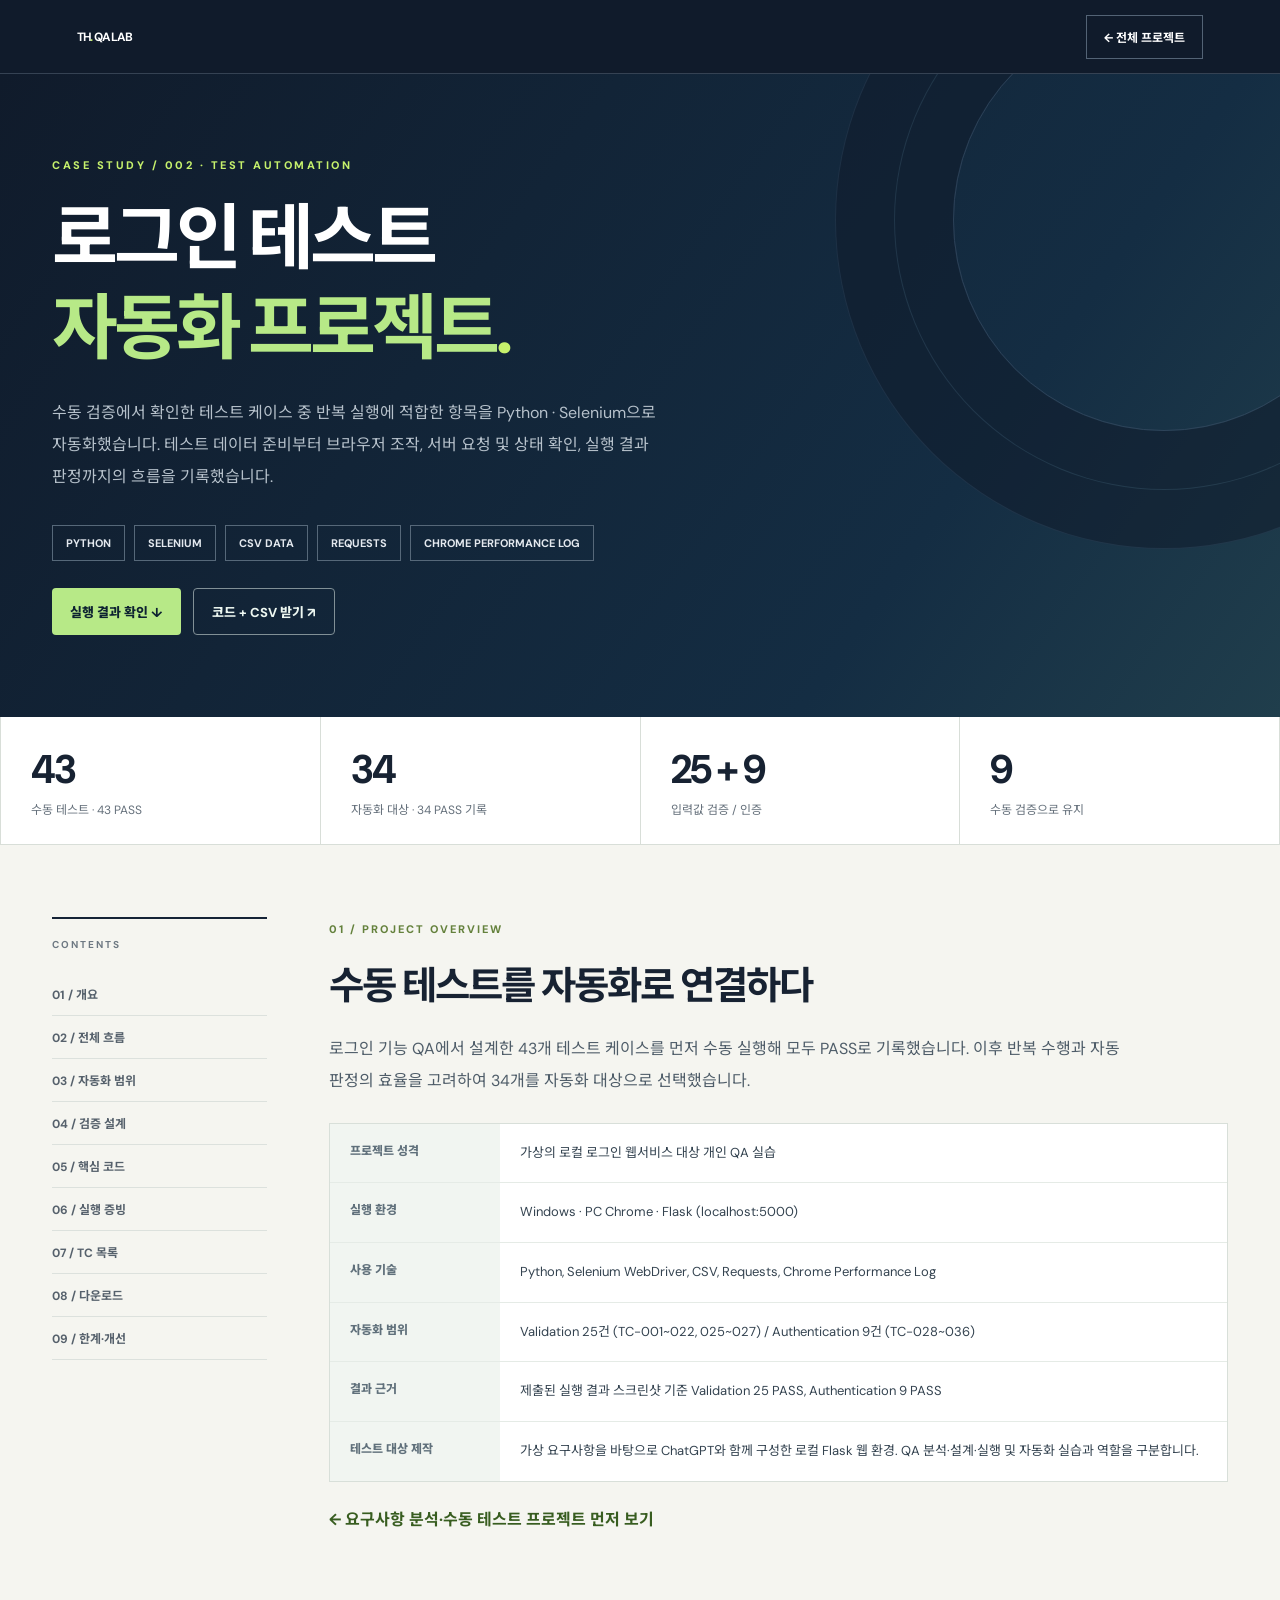
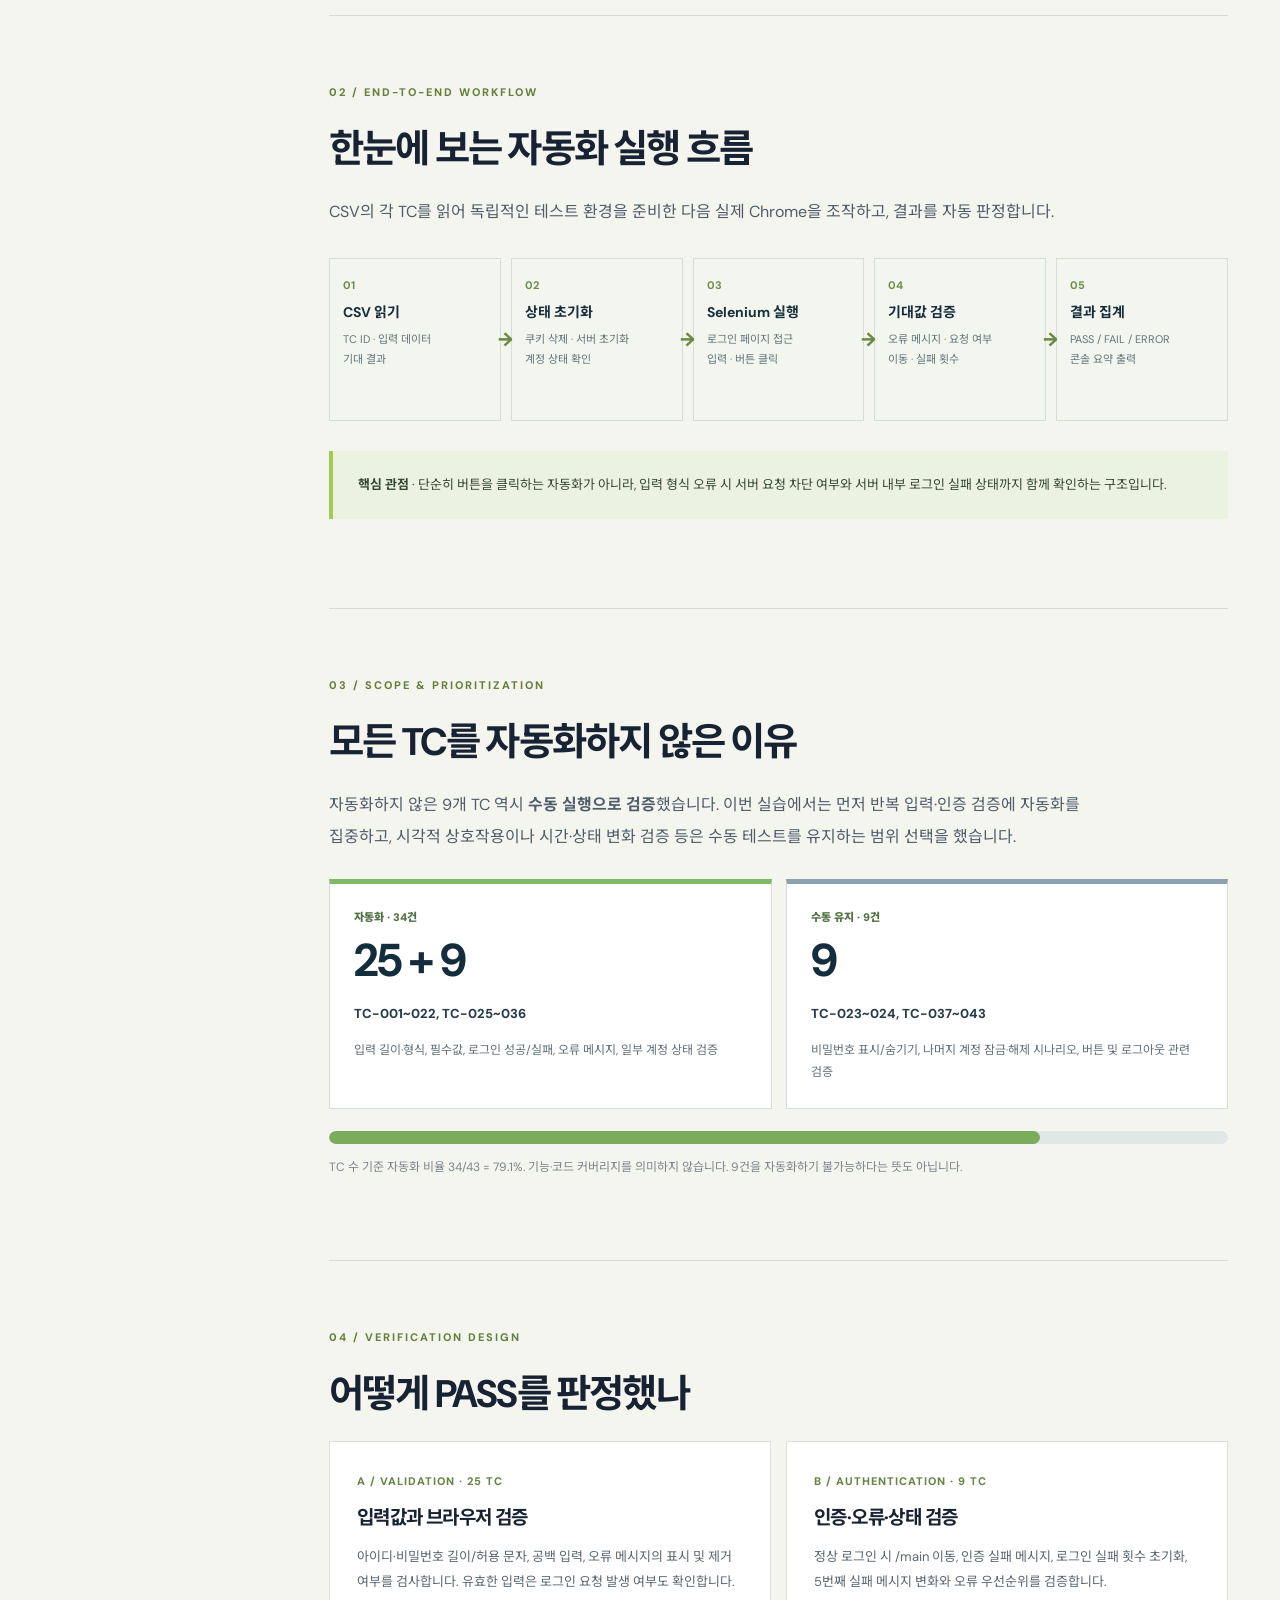
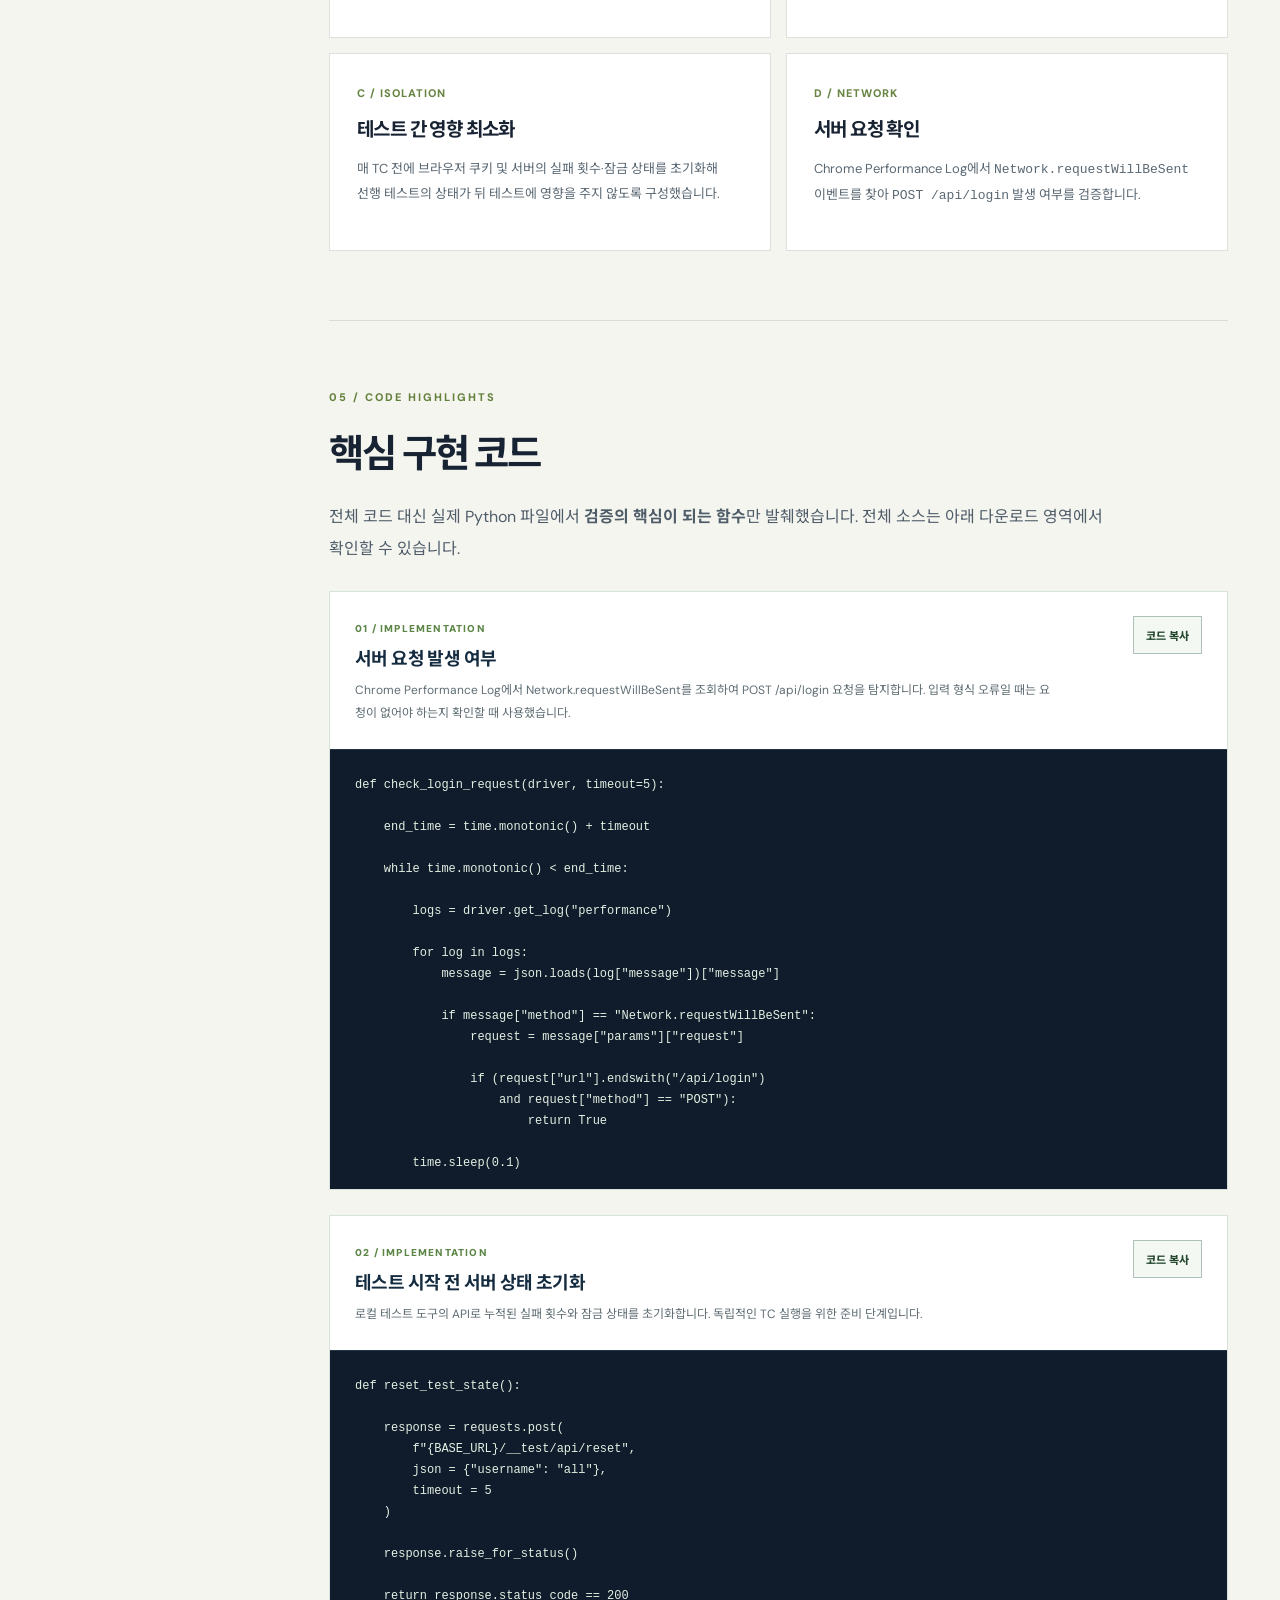
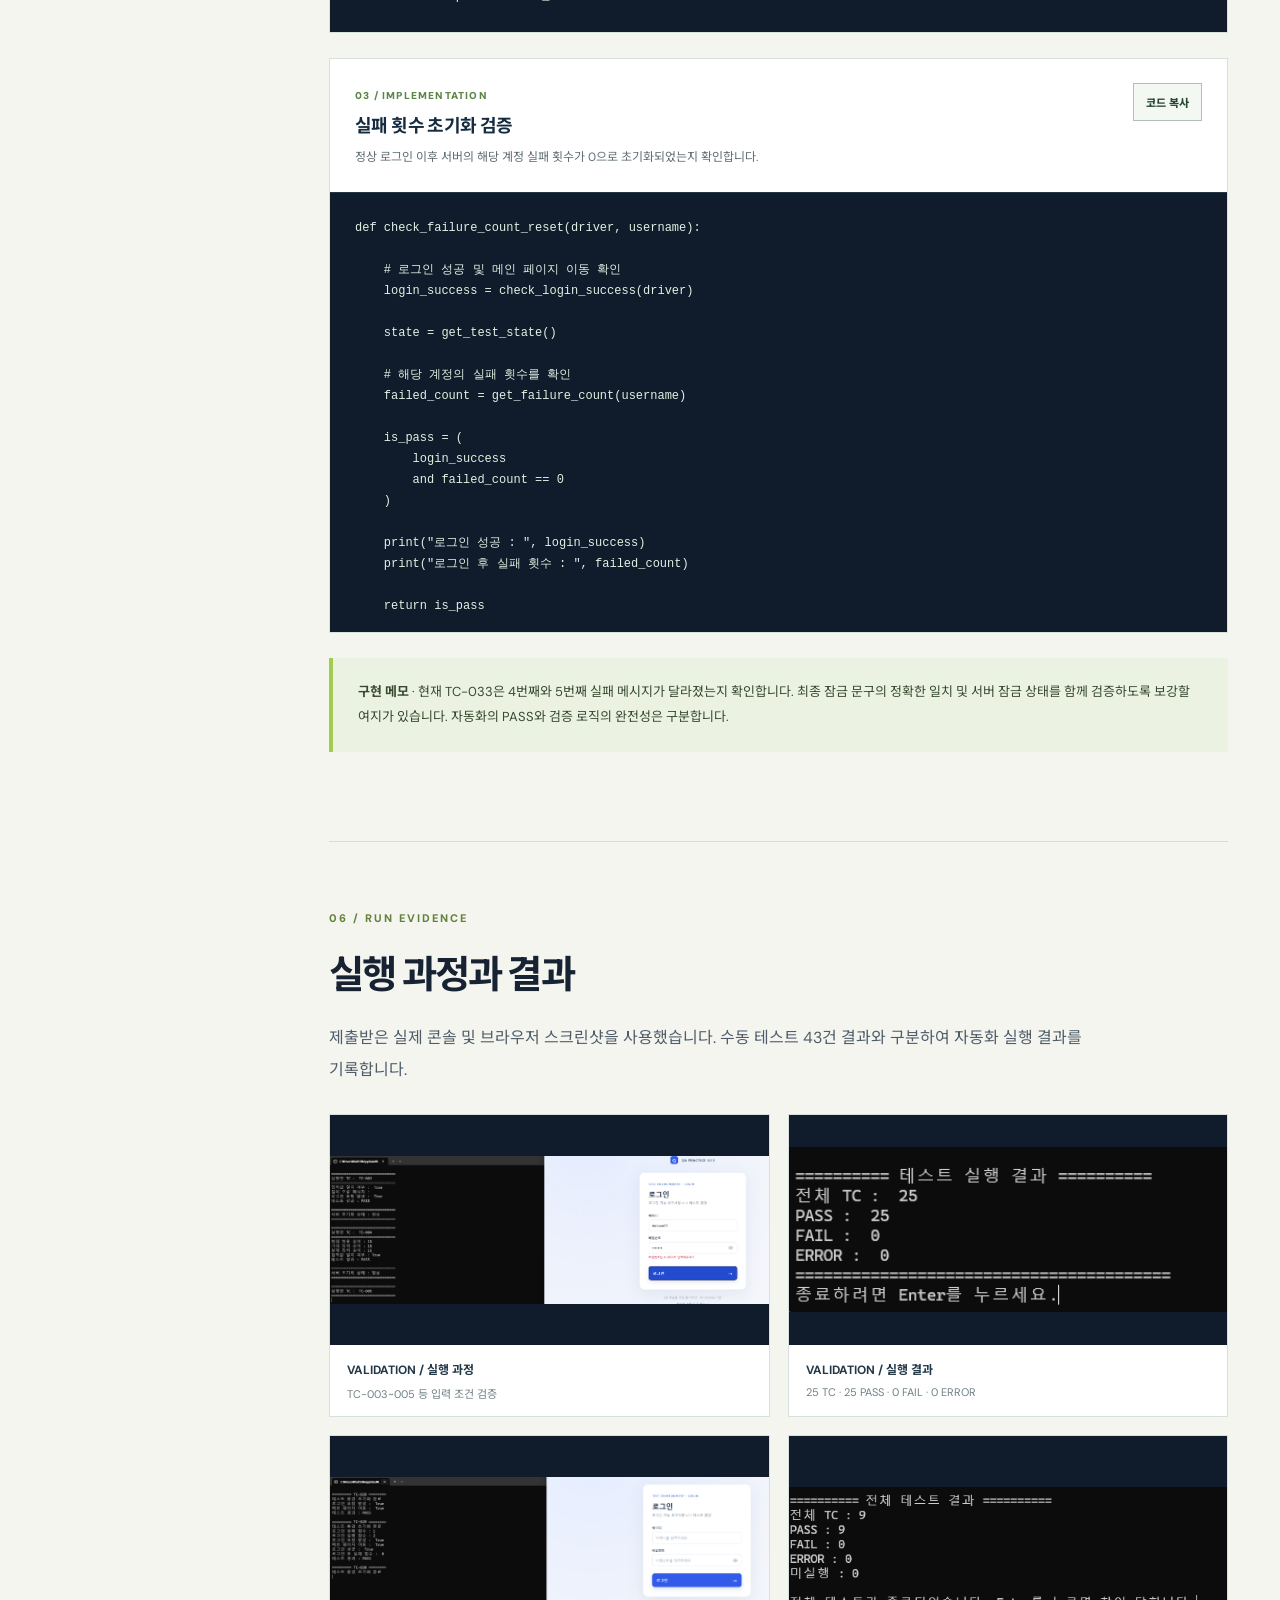
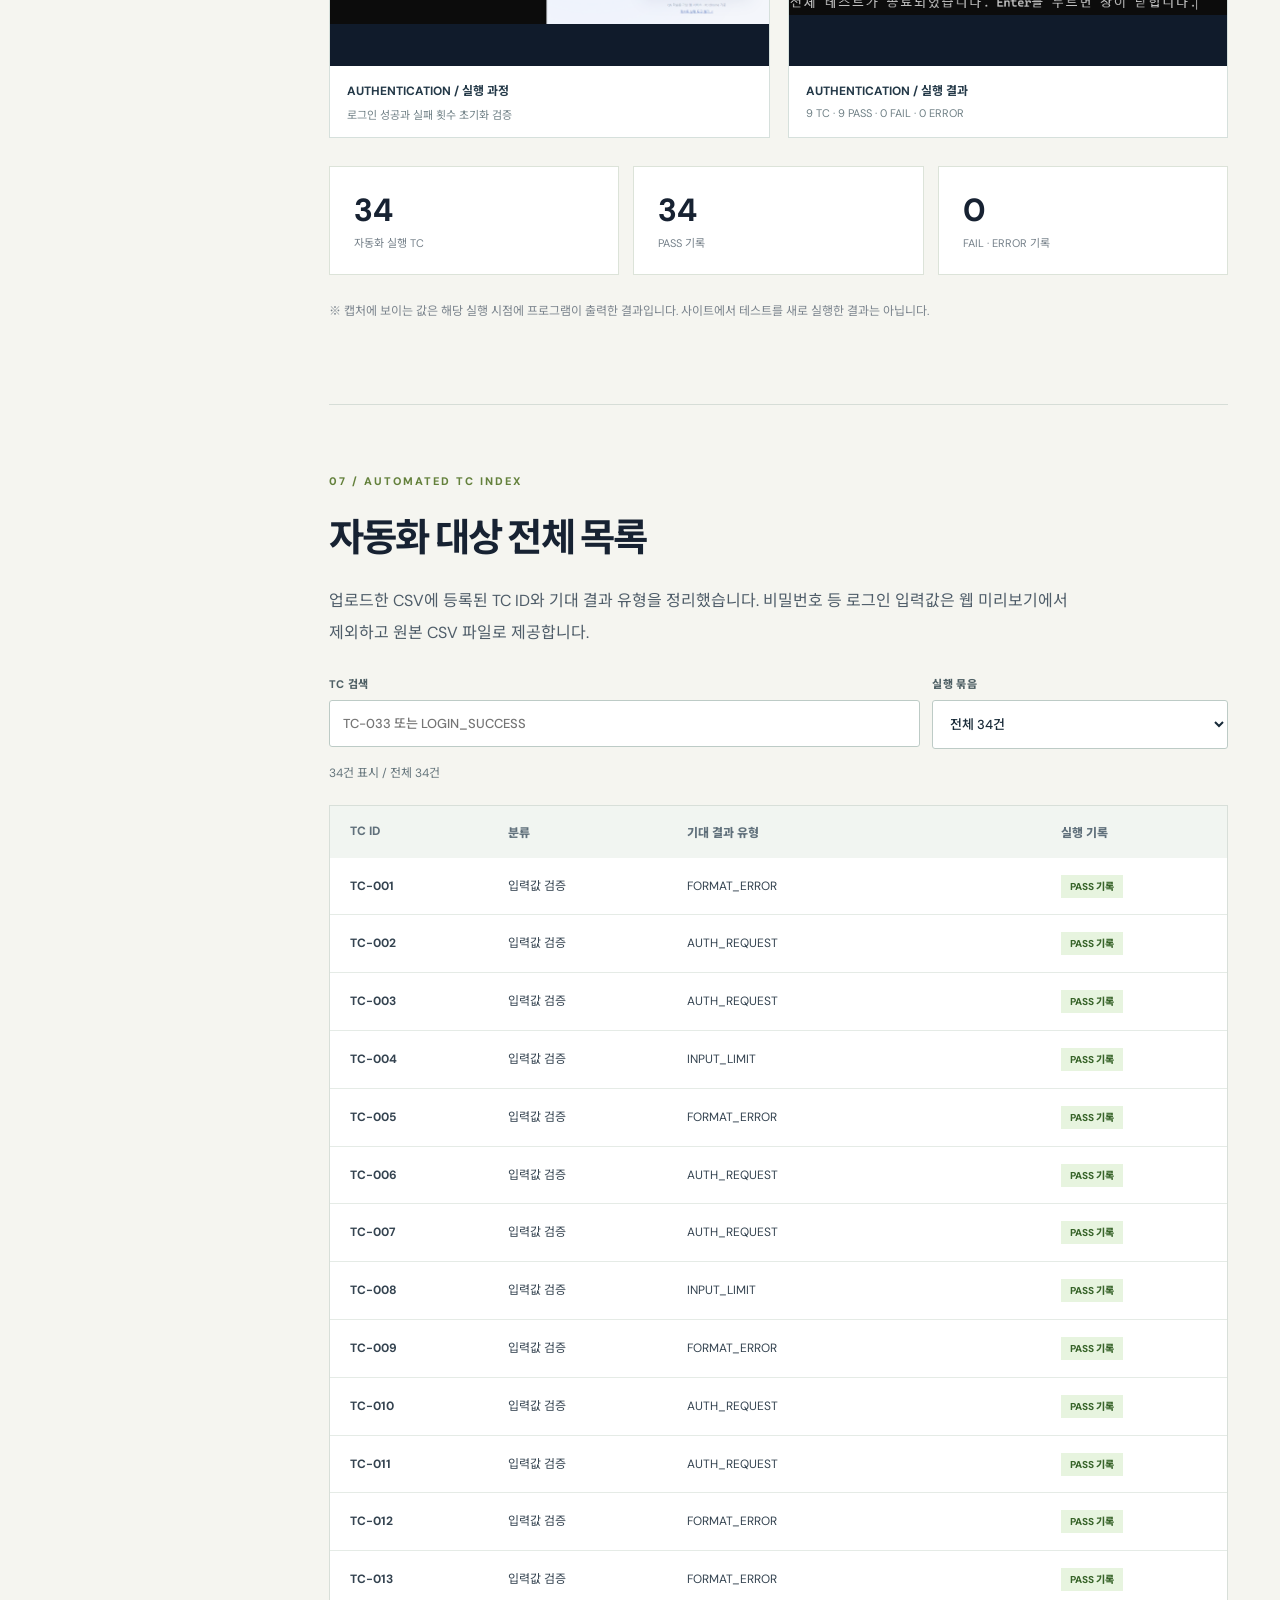
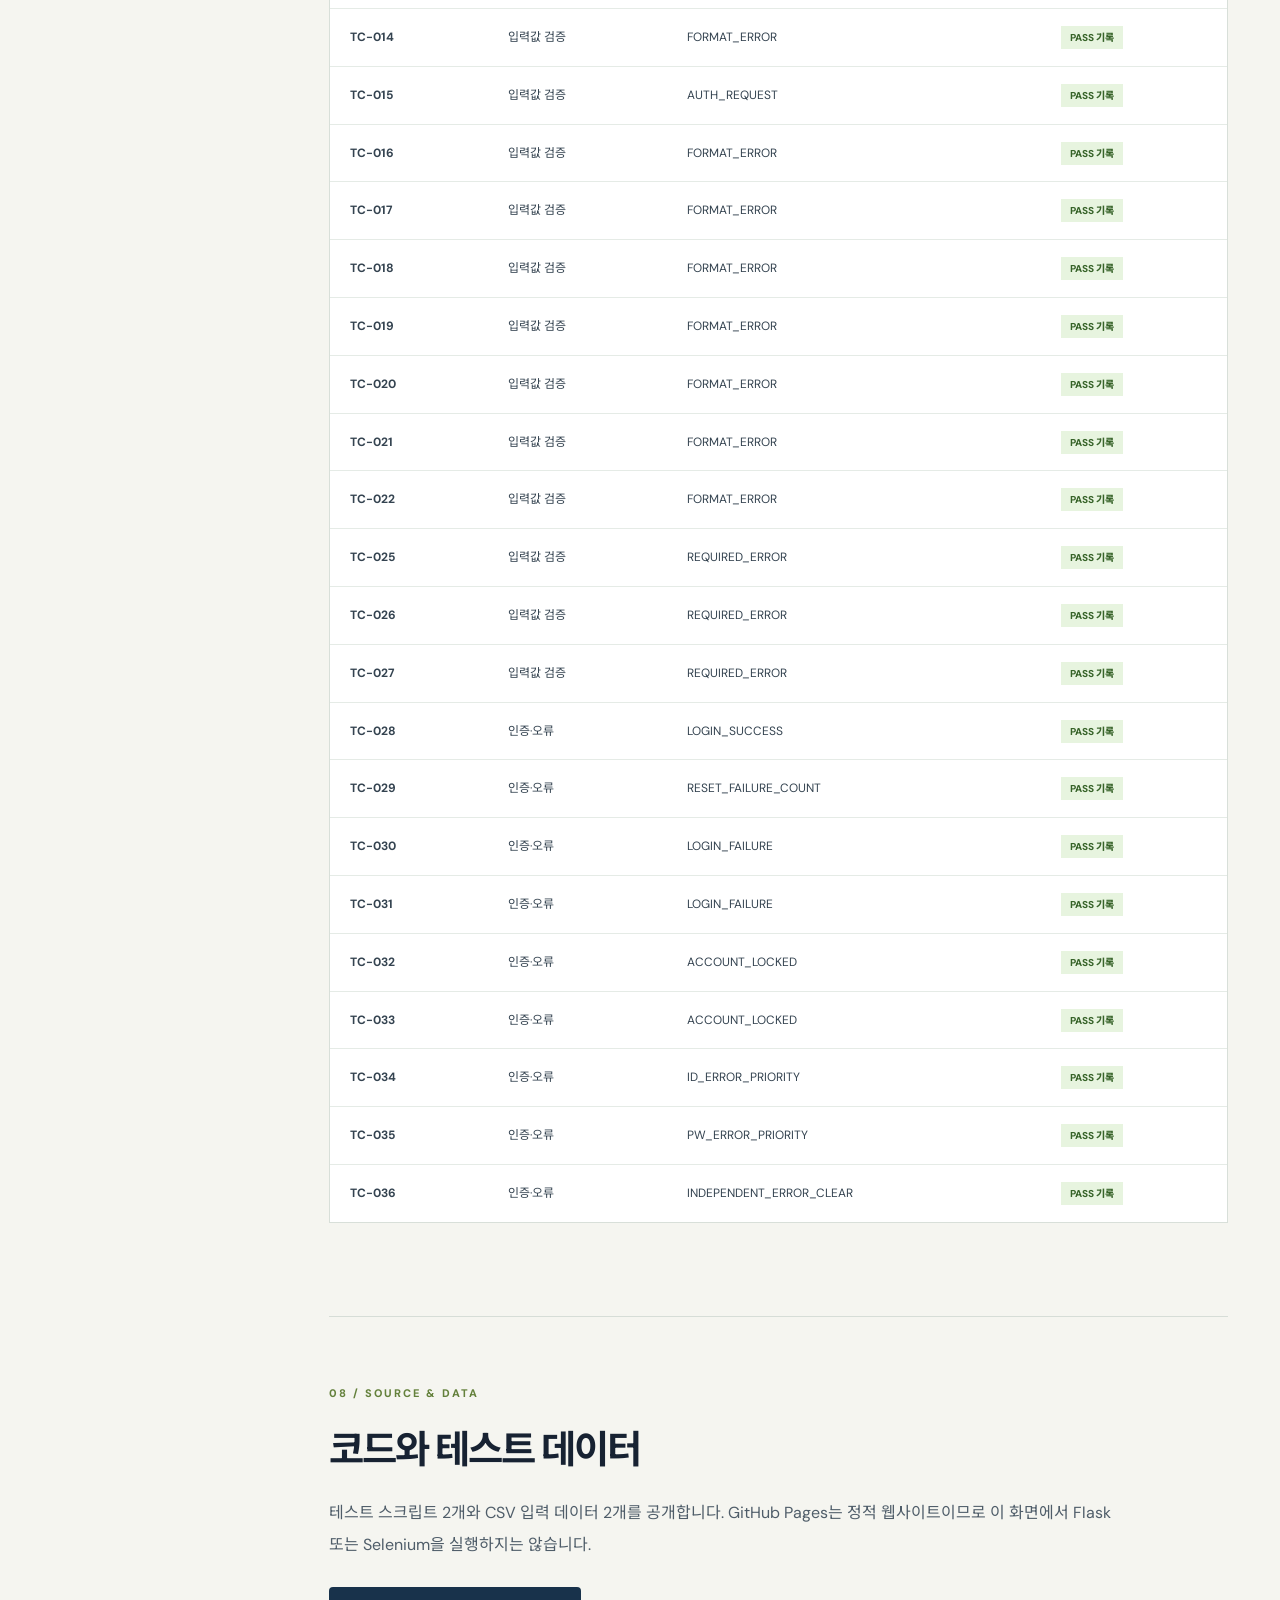
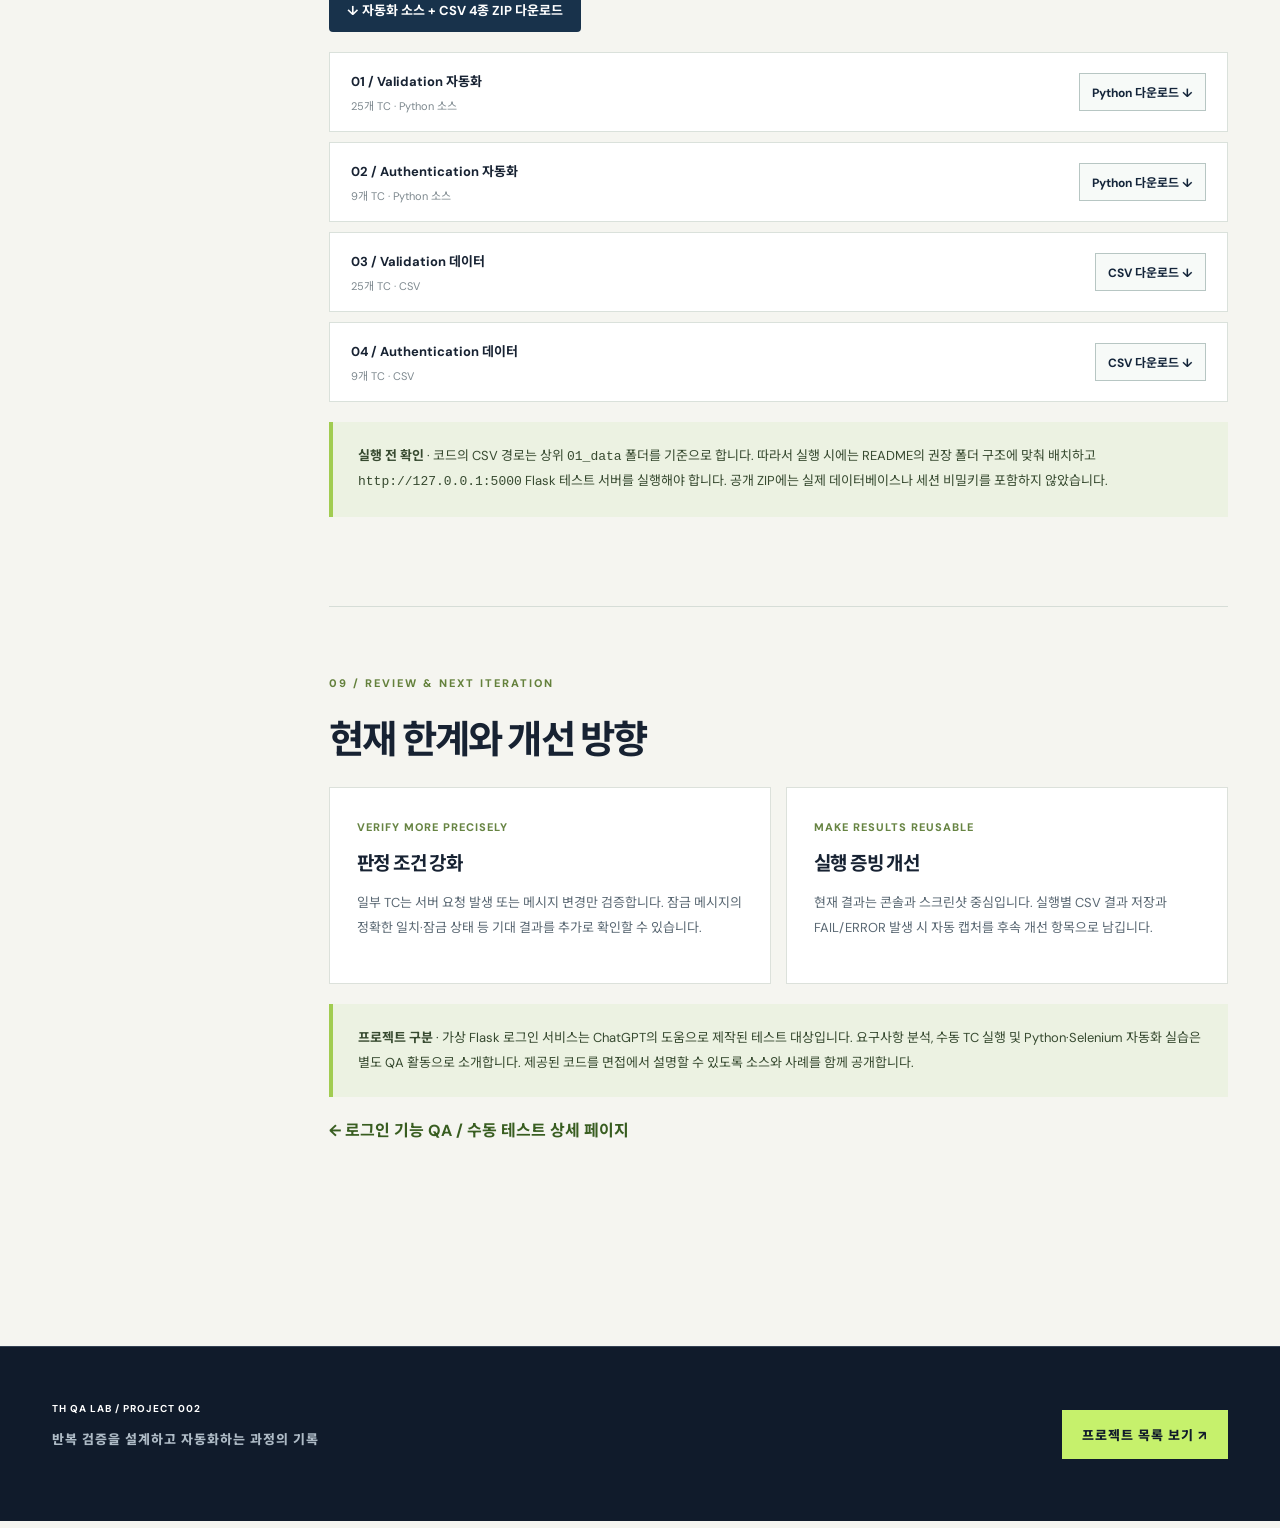
==== projects/login-automation/index.html @ c0106272 "Add files via upload" ====
<!doctype html>
<html lang="ko"><head><meta charset="UTF-8"><meta name="viewport" content="width=device-width, initial-scale=1"><meta name="theme-color" content="#101b2b"><meta name="description" content="Python Selenium 로그인 기능 테스트 자동화 프로젝트 — 34개 TC의 실행 기록과 구현 사례"><title>로그인 테스트 자동화 | TH QA LAB</title><link rel="stylesheet" href="../../styles.css"></head>
<body class="case-page auto-page">
<header class="case-header"><a class="case-brand" href="../../index.html">TH<span>.</span> QA LAB</a><a class="case-back" href="../../index.html#projects">← 전체 프로젝트</a></header>
<main>
<section class="case-hero auto-hero"><div class="container"><div class="case-eyebrow">CASE STUDY / 002 · TEST AUTOMATION</div><h1>로그인 테스트<br><em>자동화 프로젝트</em><span class="accent">.</span></h1><p>수동 검증에서 확인한 테스트 케이스 중 반복 실행에 적합한 항목을 Python · Selenium으로 자동화했습니다. 테스트 데이터 준비부터 브라우저 조작, 서버 요청 및 상태 확인, 실행 결과 판정까지의 흐름을 기록했습니다.</p><div class="case-chips"><span>PYTHON</span><span>SELENIUM</span><span>CSV DATA</span><span>REQUESTS</span><span>CHROME PERFORMANCE LOG</span></div><div class="case-hero-actions"><a class="case-download-primary" href="#evidence">실행 결과 확인 ↓</a><a class="case-download-secondary" href="sources/login_automation_source_and_data.zip" download>코드 + CSV 받기 ↗</a></div></div></section>
<div class="case-metrics auto-metrics"><div class="case-metric"><strong>43</strong><span>수동 테스트 · 43 PASS</span></div><div class="case-metric"><strong>34</strong><span>자동화 대상 · 34 PASS 기록</span></div><div class="case-metric"><strong>25 + 9</strong><span>입력값 검증 / 인증</span></div><div class="case-metric"><strong>9</strong><span>수동 검증으로 유지</span></div></div>
<div class="container case-layout"><aside class="case-side" aria-label="페이지 목차"><h2>CONTENTS</h2><a href="#auto-overview">01 / 개요</a><a href="#workflow">02 / 전체 흐름</a><a href="#scope">03 / 자동화 범위</a><a href="#architecture">04 / 검증 설계</a><a href="#code">05 / 핵심 코드</a><a href="#evidence">06 / 실행 증빙</a><a href="#case-index">07 / TC 목록</a><a href="#downloads">08 / 다운로드</a><a href="#limitations">09 / 한계·개선</a></aside><div class="case-content">
<section class="case-section" id="auto-overview"><span class="case-label">01 / PROJECT OVERVIEW</span><h2>수동 테스트를 자동화로 연결하다</h2><p class="case-lead">로그인 기능 QA에서 설계한 43개 테스트 케이스를 먼저 수동 실행해 모두 PASS로 기록했습니다. 이후 반복 수행과 자동 판정의 효율을 고려하여 34개를 자동화 대상으로 선택했습니다.</p><div class="case-table-wrap"><table class="case-table"><tbody><tr><th scope="row">프로젝트 성격</th><td>가상의 로컬 로그인 웹서비스 대상 개인 QA 실습</td></tr><tr><th scope="row">실행 환경</th><td>Windows · PC Chrome · Flask (localhost:5000)</td></tr><tr><th scope="row">사용 기술</th><td>Python, Selenium WebDriver, CSV, Requests, Chrome Performance Log</td></tr><tr><th scope="row">자동화 범위</th><td>Validation 25건 (TC-001~022, 025~027) / Authentication 9건 (TC-028~036)</td></tr><tr><th scope="row">결과 근거</th><td>제출된 실행 결과 스크린샷 기준 Validation 25 PASS, Authentication 9 PASS</td></tr><tr><th scope="row">테스트 대상 제작</th><td>가상 요구사항을 바탕으로 ChatGPT와 함께 구성한 로컬 Flask 웹 환경. QA 분석·설계·실행 및 자동화 실습과 역할을 구분합니다.</td></tr></tbody></table></div><p class="case-overview-download"><a href="../login-qa/index.html">← 요구사항 분석·수동 테스트 프로젝트 먼저 보기</a></p></section>
<section class="case-section" id="workflow"><span class="case-label">02 / END-TO-END WORKFLOW</span><h2>한눈에 보는 자동화 실행 흐름</h2><p class="case-lead">CSV의 각 TC를 읽어 독립적인 테스트 환경을 준비한 다음 실제 Chrome을 조작하고, 결과를 자동 판정합니다.</p><div class="auto-flow" aria-label="자동화 실행 흐름"><div><b>01</b><strong>CSV 읽기</strong><span>TC ID · 입력 데이터<br>기대 결과</span></div><div><b>02</b><strong>상태 초기화</strong><span>쿠키 삭제 · 서버 초기화<br>계정 상태 확인</span></div><div><b>03</b><strong>Selenium 실행</strong><span>로그인 페이지 접근<br>입력 · 버튼 클릭</span></div><div><b>04</b><strong>기대값 검증</strong><span>오류 메시지 · 요청 여부<br>이동 · 실패 횟수</span></div><div><b>05</b><strong>결과 집계</strong><span>PASS / FAIL / ERROR<br>콘솔 요약 출력</span></div></div><div class="case-callout"><strong>핵심 관점</strong> · 단순히 버튼을 클릭하는 자동화가 아니라, 입력 형식 오류 시 서버 요청 차단 여부와 서버 내부 로그인 실패 상태까지 함께 확인하는 구조입니다.</div></section>
<section class="case-section" id="scope"><span class="case-label">03 / SCOPE & PRIORITIZATION</span><h2>모든 TC를 자동화하지 않은 이유</h2><p class="case-lead">자동화하지 않은 9개 TC 역시 <strong>수동 실행으로 검증</strong>했습니다. 이번 실습에서는 먼저 반복 입력·인증 검증에 자동화를 집중하고, 시각적 상호작용이나 시간·상태 변화 검증 등은 수동 테스트를 유지하는 범위 선택을 했습니다.</p><div class="auto-split"><div class="auto-split-card on"><span>자동화 · 34건</span><strong>25 + 9</strong><p>TC-001~022, TC-025~036</p><small>입력 길이·형식, 필수값, 로그인 성공/실패, 오류 메시지, 일부 계정 상태 검증</small></div><div class="auto-split-card off"><span>수동 유지 · 9건</span><strong>9</strong><p>TC-023~024, TC-037~043</p><small>비밀번호 표시/숨기기, 나머지 계정 잠금·해제 시나리오, 버튼 및 로그아웃 관련 검증</small></div></div><div class="auto-progress" role="img" aria-label="43개 중 34개 자동화, 9개 수동 유지"><div style="width:79.0697674%"></div></div><p class="case-small">TC 수 기준 자동화 비율 34/43 = 79.1%. 기능·코드 커버리지를 의미하지 않습니다. 9건을 자동화하기 불가능하다는 뜻도 아닙니다.</p></section>
<section class="case-section" id="architecture"><span class="case-label">04 / VERIFICATION DESIGN</span><h2>어떻게 PASS를 판정했나</h2><div class="case-cards"><article class="case-card"><span class="case-card-id">A / VALIDATION · 25 TC</span><h3>입력값과 브라우저 검증</h3><p>아이디·비밀번호 길이/허용 문자, 공백 입력, 오류 메시지의 표시 및 제거 여부를 검사합니다. 유효한 입력은 로그인 요청 발생 여부도 확인합니다.</p></article><article class="case-card"><span class="case-card-id">B / AUTHENTICATION · 9 TC</span><h3>인증·오류·상태 검증</h3><p>정상 로그인 시 /main 이동, 인증 실패 메시지, 로그인 실패 횟수 초기화, 5번째 실패 메시지 변화와 오류 우선순위를 검증합니다.</p></article><article class="case-card"><span class="case-card-id">C / ISOLATION</span><h3>테스트 간 영향 최소화</h3><p>매 TC 전에 브라우저 쿠키 및 서버의 실패 횟수·잠금 상태를 초기화해 선행 테스트의 상태가 뒤 테스트에 영향을 주지 않도록 구성했습니다.</p></article><article class="case-card"><span class="case-card-id">D / NETWORK</span><h3>서버 요청 확인</h3><p>Chrome Performance Log에서 <code>Network.requestWillBeSent</code> 이벤트를 찾아 <code>POST /api/login</code> 발생 여부를 검증합니다.</p></article></div></section>
<section class="case-section" id="code"><span class="case-label">05 / CODE HIGHLIGHTS</span><h2>핵심 구현 코드</h2><p class="case-lead">전체 코드 대신 실제 Python 파일에서 <strong>검증의 핵심이 되는 함수</strong>만 발췌했습니다. 전체 소스는 아래 다운로드 영역에서 확인할 수 있습니다.</p><article class="auto-code-card"><div class="auto-code-head"><div><span class="auto-number">01 / IMPLEMENTATION</span><h3>서버 요청 발생 여부</h3><p>Chrome Performance Log에서 Network.requestWillBeSent를 조회하여 POST /api/login 요청을 탐지합니다. 입력 형식 오류일 때는 요청이 없어야 하는지 확인할 때 사용했습니다.</p></div><button class="auto-copy" type="button" data-copy="snippet-01" aria-label="서버 요청 발생 여부 코드 복사">코드 복사</button></div><pre><code id="snippet-01">def check_login_request(driver, timeout=5):
    
    end_time = time.monotonic() + timeout

    while time.monotonic() &lt; end_time:
        
        logs = driver.get_log(&quot;performance&quot;)

        for log in logs:
            message = json.loads(log[&quot;message&quot;])[&quot;message&quot;]

            if message[&quot;method&quot;] == &quot;Network.requestWillBeSent&quot;:
                request = message[&quot;params&quot;][&quot;request&quot;]

                if (request[&quot;url&quot;].endswith(&quot;/api/login&quot;)
                    and request[&quot;method&quot;] == &quot;POST&quot;):
                        return True

        time.sleep(0.1)

    return False</code></pre></article>
<article class="auto-code-card"><div class="auto-code-head"><div><span class="auto-number">02 / IMPLEMENTATION</span><h3>테스트 시작 전 서버 상태 초기화</h3><p>로컬 테스트 도구의 API로 누적된 실패 횟수와 잠금 상태를 초기화합니다. 독립적인 TC 실행을 위한 준비 단계입니다.</p></div><button class="auto-copy" type="button" data-copy="snippet-02" aria-label="테스트 시작 전 서버 상태 초기화 코드 복사">코드 복사</button></div><pre><code id="snippet-02">def reset_test_state():

    response = requests.post(
        f&quot;{BASE_URL}/__test/api/reset&quot;,
        json = {&quot;username&quot;: &quot;all&quot;},
        timeout = 5
    )

    response.raise_for_status()

    return response.status_code == 200</code></pre></article>
<article class="auto-code-card"><div class="auto-code-head"><div><span class="auto-number">03 / IMPLEMENTATION</span><h3>실패 횟수 초기화 검증</h3><p>정상 로그인 이후 서버의 해당 계정 실패 횟수가 0으로 초기화되었는지 확인합니다.</p></div><button class="auto-copy" type="button" data-copy="snippet-03" aria-label="실패 횟수 초기화 검증 코드 복사">코드 복사</button></div><pre><code id="snippet-03">def check_failure_count_reset(driver, username):

    # 로그인 성공 및 메인 페이지 이동 확인
    login_success = check_login_success(driver)

    state = get_test_state()

    # 해당 계정의 실패 횟수를 확인
    failed_count = get_failure_count(username)

    is_pass = (
        login_success
        and failed_count == 0
    )

    print(&quot;로그인 성공 : &quot;, login_success)
    print(&quot;로그인 후 실패 횟수 : &quot;, failed_count)

    return is_pass</code></pre></article><div class="case-callout"><strong>구현 메모</strong> · 현재 TC-033은 4번째와 5번째 실패 메시지가 달라졌는지 확인합니다. 최종 잠금 문구의 정확한 일치 및 서버 잠금 상태를 함께 검증하도록 보강할 여지가 있습니다. 자동화의 PASS와 검증 로직의 완전성은 구분합니다.</div></section>
<section class="case-section" id="evidence"><span class="case-label">06 / RUN EVIDENCE</span><h2>실행 과정과 결과</h2><p class="case-lead">제출받은 실제 콘솔 및 브라우저 스크린샷을 사용했습니다. 수동 테스트 43건 결과와 구분하여 자동화 실행 결과를 기록합니다.</p><div class="auto-evidence-grid"><figure><a href="media/01_validation_과정.png" target="_blank" rel="noopener"><img loading="lazy" src="media/01_validation_과정.png" alt="Validation 테스트가 진행 중인 명령 프롬프트와 로그인 브라우저 화면"></a><figcaption><strong>VALIDATION / 실행 과정</strong><span>TC-003~005 등 입력 조건 검증</span></figcaption></figure><figure><a href="media/01_validation_결과.png" target="_blank" rel="noopener"><img loading="lazy" src="media/01_validation_결과.png" alt="Validation 실행 결과 전체 TC 25, PASS 25, FAIL 0, ERROR 0"></a><figcaption><strong>VALIDATION / 실행 결과</strong><span>25 TC · 25 PASS · 0 FAIL · 0 ERROR</span></figcaption></figure><figure><a href="media/02_authentication_과정.png" target="_blank" rel="noopener"><img loading="lazy" src="media/02_authentication_과정.png" alt="Authentication 자동화가 진행 중인 콘솔과 브라우저 화면"></a><figcaption><strong>AUTHENTICATION / 실행 과정</strong><span>로그인 성공과 실패 횟수 초기화 검증</span></figcaption></figure><figure><a href="media/02_authentication_결과.png" target="_blank" rel="noopener"><img loading="lazy" src="media/02_authentication_결과.png" alt="Authentication 실행 결과 전체 TC 9, PASS 9, FAIL 0, ERROR 0"></a><figcaption><strong>AUTHENTICATION / 실행 결과</strong><span>9 TC · 9 PASS · 0 FAIL · 0 ERROR</span></figcaption></figure></div><div class="case-result"><div><strong>34</strong><span>자동화 실행 TC</span></div><div><strong>34</strong><span>PASS 기록</span></div><div><strong>0</strong><span>FAIL · ERROR 기록</span></div></div><p class="case-small">※ 캡처에 보이는 값은 해당 실행 시점에 프로그램이 출력한 결과입니다. 사이트에서 테스트를 새로 실행한 결과는 아닙니다.</p></section>
<section class="case-section" id="case-index"><span class="case-label">07 / AUTOMATED TC INDEX</span><h2>자동화 대상 전체 목록</h2><p class="case-lead">업로드한 CSV에 등록된 TC ID와 기대 결과 유형을 정리했습니다. 비밀번호 등 로그인 입력값은 웹 미리보기에서 제외하고 원본 CSV 파일로 제공합니다.</p><div class="explorer-toolbar auto-toolbar"><label class="search-field">TC 검색<input id="auto-search" type="search" placeholder="TC-033 또는 LOGIN_SUCCESS" autocomplete="off"></label><label class="search-field compact">실행 묶음<select id="auto-group"><option value="">전체 34건</option><option value="validation">Validation · 25건</option><option value="authentication">Authentication · 9건</option></select></label></div><p id="auto-count" class="explorer-count" aria-live="polite">34건 표시</p><div class="case-table-wrap"><table class="case-table auto-tc-table"><thead><tr><th>TC ID</th><th>분류</th><th>기대 결과 유형</th><th>실행 기록</th></tr></thead><tbody><tr data-group="validation" data-q="tc-001 format_error"><td><strong>TC-001</strong></td><td>입력값 검증</td><td>FORMAT_ERROR</td><td><span class="auto-badge pass">PASS 기록</span></td></tr>
<tr data-group="validation" data-q="tc-002 auth_request"><td><strong>TC-002</strong></td><td>입력값 검증</td><td>AUTH_REQUEST</td><td><span class="auto-badge pass">PASS 기록</span></td></tr>
<tr data-group="validation" data-q="tc-003 auth_request"><td><strong>TC-003</strong></td><td>입력값 검증</td><td>AUTH_REQUEST</td><td><span class="auto-badge pass">PASS 기록</span></td></tr>
<tr data-group="validation" data-q="tc-004 input_limit"><td><strong>TC-004</strong></td><td>입력값 검증</td><td>INPUT_LIMIT</td><td><span class="auto-badge pass">PASS 기록</span></td></tr>
<tr data-group="validation" data-q="tc-005 format_error"><td><strong>TC-005</strong></td><td>입력값 검증</td><td>FORMAT_ERROR</td><td><span class="auto-badge pass">PASS 기록</span></td></tr>
<tr data-group="validation" data-q="tc-006 auth_request"><td><strong>TC-006</strong></td><td>입력값 검증</td><td>AUTH_REQUEST</td><td><span class="auto-badge pass">PASS 기록</span></td></tr>
<tr data-group="validation" data-q="tc-007 auth_request"><td><strong>TC-007</strong></td><td>입력값 검증</td><td>AUTH_REQUEST</td><td><span class="auto-badge pass">PASS 기록</span></td></tr>
<tr data-group="validation" data-q="tc-008 input_limit"><td><strong>TC-008</strong></td><td>입력값 검증</td><td>INPUT_LIMIT</td><td><span class="auto-badge pass">PASS 기록</span></td></tr>
<tr data-group="validation" data-q="tc-009 format_error"><td><strong>TC-009</strong></td><td>입력값 검증</td><td>FORMAT_ERROR</td><td><span class="auto-badge pass">PASS 기록</span></td></tr>
<tr data-group="validation" data-q="tc-010 auth_request"><td><strong>TC-010</strong></td><td>입력값 검증</td><td>AUTH_REQUEST</td><td><span class="auto-badge pass">PASS 기록</span></td></tr>
<tr data-group="validation" data-q="tc-011 auth_request"><td><strong>TC-011</strong></td><td>입력값 검증</td><td>AUTH_REQUEST</td><td><span class="auto-badge pass">PASS 기록</span></td></tr>
<tr data-group="validation" data-q="tc-012 format_error"><td><strong>TC-012</strong></td><td>입력값 검증</td><td>FORMAT_ERROR</td><td><span class="auto-badge pass">PASS 기록</span></td></tr>
<tr data-group="validation" data-q="tc-013 format_error"><td><strong>TC-013</strong></td><td>입력값 검증</td><td>FORMAT_ERROR</td><td><span class="auto-badge pass">PASS 기록</span></td></tr>
<tr data-group="validation" data-q="tc-014 format_error"><td><strong>TC-014</strong></td><td>입력값 검증</td><td>FORMAT_ERROR</td><td><span class="auto-badge pass">PASS 기록</span></td></tr>
<tr data-group="validation" data-q="tc-015 auth_request"><td><strong>TC-015</strong></td><td>입력값 검증</td><td>AUTH_REQUEST</td><td><span class="auto-badge pass">PASS 기록</span></td></tr>
<tr data-group="validation" data-q="tc-016 format_error"><td><strong>TC-016</strong></td><td>입력값 검증</td><td>FORMAT_ERROR</td><td><span class="auto-badge pass">PASS 기록</span></td></tr>
<tr data-group="validation" data-q="tc-017 format_error"><td><strong>TC-017</strong></td><td>입력값 검증</td><td>FORMAT_ERROR</td><td><span class="auto-badge pass">PASS 기록</span></td></tr>
<tr data-group="validation" data-q="tc-018 format_error"><td><strong>TC-018</strong></td><td>입력값 검증</td><td>FORMAT_ERROR</td><td><span class="auto-badge pass">PASS 기록</span></td></tr>
<tr data-group="validation" data-q="tc-019 format_error"><td><strong>TC-019</strong></td><td>입력값 검증</td><td>FORMAT_ERROR</td><td><span class="auto-badge pass">PASS 기록</span></td></tr>
<tr data-group="validation" data-q="tc-020 format_error"><td><strong>TC-020</strong></td><td>입력값 검증</td><td>FORMAT_ERROR</td><td><span class="auto-badge pass">PASS 기록</span></td></tr>
<tr data-group="validation" data-q="tc-021 format_error"><td><strong>TC-021</strong></td><td>입력값 검증</td><td>FORMAT_ERROR</td><td><span class="auto-badge pass">PASS 기록</span></td></tr>
<tr data-group="validation" data-q="tc-022 format_error"><td><strong>TC-022</strong></td><td>입력값 검증</td><td>FORMAT_ERROR</td><td><span class="auto-badge pass">PASS 기록</span></td></tr>
<tr data-group="validation" data-q="tc-025 required_error"><td><strong>TC-025</strong></td><td>입력값 검증</td><td>REQUIRED_ERROR</td><td><span class="auto-badge pass">PASS 기록</span></td></tr>
<tr data-group="validation" data-q="tc-026 required_error"><td><strong>TC-026</strong></td><td>입력값 검증</td><td>REQUIRED_ERROR</td><td><span class="auto-badge pass">PASS 기록</span></td></tr>
<tr data-group="validation" data-q="tc-027 required_error"><td><strong>TC-027</strong></td><td>입력값 검증</td><td>REQUIRED_ERROR</td><td><span class="auto-badge pass">PASS 기록</span></td></tr>
<tr data-group="authentication" data-q="tc-028 login_success"><td><strong>TC-028</strong></td><td>인증·오류</td><td>LOGIN_SUCCESS</td><td><span class="auto-badge pass">PASS 기록</span></td></tr>
<tr data-group="authentication" data-q="tc-029 reset_failure_count"><td><strong>TC-029</strong></td><td>인증·오류</td><td>RESET_FAILURE_COUNT</td><td><span class="auto-badge pass">PASS 기록</span></td></tr>
<tr data-group="authentication" data-q="tc-030 login_failure"><td><strong>TC-030</strong></td><td>인증·오류</td><td>LOGIN_FAILURE</td><td><span class="auto-badge pass">PASS 기록</span></td></tr>
<tr data-group="authentication" data-q="tc-031 login_failure"><td><strong>TC-031</strong></td><td>인증·오류</td><td>LOGIN_FAILURE</td><td><span class="auto-badge pass">PASS 기록</span></td></tr>
<tr data-group="authentication" data-q="tc-032 account_locked"><td><strong>TC-032</strong></td><td>인증·오류</td><td>ACCOUNT_LOCKED</td><td><span class="auto-badge pass">PASS 기록</span></td></tr>
<tr data-group="authentication" data-q="tc-033 account_locked"><td><strong>TC-033</strong></td><td>인증·오류</td><td>ACCOUNT_LOCKED</td><td><span class="auto-badge pass">PASS 기록</span></td></tr>
<tr data-group="authentication" data-q="tc-034 id_error_priority"><td><strong>TC-034</strong></td><td>인증·오류</td><td>ID_ERROR_PRIORITY</td><td><span class="auto-badge pass">PASS 기록</span></td></tr>
<tr data-group="authentication" data-q="tc-035 pw_error_priority"><td><strong>TC-035</strong></td><td>인증·오류</td><td>PW_ERROR_PRIORITY</td><td><span class="auto-badge pass">PASS 기록</span></td></tr>
<tr data-group="authentication" data-q="tc-036 independent_error_clear"><td><strong>TC-036</strong></td><td>인증·오류</td><td>INDEPENDENT_ERROR_CLEAR</td><td><span class="auto-badge pass">PASS 기록</span></td></tr></tbody></table></div></section>
<section class="case-section" id="downloads"><span class="case-label">08 / SOURCE & DATA</span><h2>코드와 테스트 데이터</h2><p class="case-lead">테스트 스크립트 2개와 CSV 입력 데이터 2개를 공개합니다. GitHub Pages는 정적 웹사이트이므로 이 화면에서 Flask 또는 Selenium을 실행하지는 않습니다.</p><p class="case-docs-bundle"><a href="sources/login_automation_source_and_data.zip" download>↓ 자동화 소스 + CSV 4종 ZIP 다운로드</a></p><div class="case-docs"><div class="case-doc"><div class="case-doc-info"><strong>01 / Validation 자동화</strong><span>25개 TC · Python 소스</span></div><div class="case-doc-actions"><a href="sources/01_Test_login_validation.py" download>Python 다운로드 ↓</a></div></div><div class="case-doc"><div class="case-doc-info"><strong>02 / Authentication 자동화</strong><span>9개 TC · Python 소스</span></div><div class="case-doc-actions"><a href="sources/02_Test_authentication.py" download>Python 다운로드 ↓</a></div></div><div class="case-doc"><div class="case-doc-info"><strong>03 / Validation 데이터</strong><span>25개 TC · CSV</span></div><div class="case-doc-actions"><a href="sources/login_validation.csv" download>CSV 다운로드 ↓</a></div></div><div class="case-doc"><div class="case-doc-info"><strong>04 / Authentication 데이터</strong><span>9개 TC · CSV</span></div><div class="case-doc-actions"><a href="sources/login_authentication.csv" download>CSV 다운로드 ↓</a></div></div></div><div class="case-callout"><strong>실행 전 확인</strong> · 코드의 CSV 경로는 상위 <code>01_data</code> 폴더를 기준으로 합니다. 따라서 실행 시에는 README의 권장 폴더 구조에 맞춰 배치하고 <code>http://127.0.0.1:5000</code> Flask 테스트 서버를 실행해야 합니다. 공개 ZIP에는 실제 데이터베이스나 세션 비밀키를 포함하지 않았습니다.</div></section>
<section class="case-section" id="limitations"><span class="case-label">09 / REVIEW & NEXT ITERATION</span><h2>현재 한계와 개선 방향</h2><div class="case-cards"><article class="case-card"><span class="case-card-id">VERIFY MORE PRECISELY</span><h3>판정 조건 강화</h3><p>일부 TC는 서버 요청 발생 또는 메시지 변경만 검증합니다. 잠금 메시지의 정확한 일치·잠금 상태 등 기대 결과를 추가로 확인할 수 있습니다.</p></article><article class="case-card"><span class="case-card-id">MAKE RESULTS REUSABLE</span><h3>실행 증빙 개선</h3><p>현재 결과는 콘솔과 스크린샷 중심입니다. 실행별 CSV 결과 저장과 FAIL/ERROR 발생 시 자동 캡처를 후속 개선 항목으로 남깁니다.</p></article></div><div class="case-callout"><strong>프로젝트 구분</strong> · 가상 Flask 로그인 서비스는 ChatGPT의 도움으로 제작된 테스트 대상입니다. 요구사항 분석, 수동 TC 실행 및 Python·Selenium 자동화 실습은 별도 QA 활동으로 소개합니다. 제공된 코드를 면접에서 설명할 수 있도록 소스와 사례를 함께 공개합니다.</div><p class="case-overview-download"><a href="../login-qa/index.html">← 로그인 기능 QA / 수동 테스트 상세 페이지</a></p></section>
</div></div></main><footer class="case-bottom"><div class="container"><div><strong>TH QA LAB / PROJECT 002</strong><p>반복 검증을 설계하고 자동화하는 과정의 기록</p></div><a href="../../index.html#projects">프로젝트 목록 보기 ↗</a></div></footer>
<script src="automation.js"></script></body></html>
---- styles.css ----
@import url('https://fonts.googleapis.com/css2?family=DM+Sans:wght@400;500;600;700;800&family=Noto+Sans+KR:wght@400;500;600;700;800;900&display=swap');
:root{--navy:#101b2b;--navy2:#172538;--ink:#172232;--muted:#7b8490;--lime:#c6f16c;--paper:#f5f5f0;--line:#d9ddd8}*{box-sizing:border-box}html{scroll-behavior:smooth}body{margin:0;background:var(--navy);font-family:'DM Sans','Noto Sans KR',sans-serif;color:var(--ink);-webkit-font-smoothing:antialiased}a{color:inherit;text-decoration:none}button{font:inherit}button:focus-visible,a:focus-visible{outline:3px solid #94ca31;outline-offset:4px}.container{max-width:1280px;width:calc(100% - 104px);margin:auto}.site-header{height:86px;padding:0 52px;display:flex;align-items:center;justify-content:space-between;color:#fff;border-bottom:1px solid #354253;background:var(--navy)}.brand{display:flex;align-items:center;gap:19px}.brand-mark{font-size:27px;line-height:1;font-weight:800;letter-spacing:-2px}.brand-dot,.period,.accent{color:var(--lime)}.brand-caption{font-size:10px;letter-spacing:2.4px;color:#adb7c2;font-weight:700;border-left:1px solid #4a5662;padding-left:19px}.nav{display:flex;align-items:center;gap:37px;font-size:12px;font-weight:700;letter-spacing:.6px}.nav a:hover{color:var(--lime)}.nav-contact{border:1px solid #627083;padding:13px 18px}.nav-contact span{padding-left:12px;color:var(--lime)}.menu-toggle{display:none}.hero{color:#fff;padding-top:32px}.hero-topline,.section-kicker{display:flex;justify-content:space-between;font-weight:700;font-size:10px;letter-spacing:2px}.hero-topline{color:#aeb9c7;align-items:center}.status-dot{height:7px;width:7px;background:var(--lime);border-radius:50%;display:inline-block;margin-right:8px;box-shadow:0 0 13px #c6f16c}.hero-topline{justify-content:flex-start}.topline-right{margin-left:auto}.hero-grid{display:grid;grid-template-columns:1.34fr .66fr;gap:55px;align-items:center;padding:105px 0 105px}.eyebrow{font-size:11px;letter-spacing:2.3px;color:var(--lime);font-weight:800;margin:0 0 34px}.hero h1{font-weight:800;font-size:clamp(37px,4.5vw,67px);letter-spacing:-3.8px;line-height:1.42;margin:0;white-space:nowrap}.hero h1 em{font-style:normal;color:var(--lime)}.hero-description{color:#b2bdc8;font-size:15px;line-height:2.1;margin-top:33px;word-break:keep-all}.hero-actions{display:flex;gap:30px;align-items:center;margin-top:42px}.button{font-size:13px;font-weight:800}.button.primary{padding:17px 21px;background:var(--lime);color:var(--navy);display:flex;gap:30px;align-items:center}.button.primary:hover{background:#dcffa4}.button.text{color:#fff;border-bottom:1px solid #778493;padding-bottom:9px}.button.text span{margin-left:12px}.hero-visual{height:388px;background:#1b2b3e;border:1px solid #3f4c59;position:relative;overflow:hidden}.visual-top,.visual-bottom{position:absolute;display:flex;justify-content:space-between;left:24px;right:24px;color:#8092a3;font-size:9px;letter-spacing:2px;font-weight:800}.visual-top{top:25px}.visual-bottom{bottom:25px}.orbit{position:absolute;border:1px solid #5a6a72;border-radius:50%;height:260px;width:260px;top:50%;left:50%;transform:translate(-50%,-50%);display:grid;place-items:center}.orbit:before,.orbit:after{content:"";position:absolute;border:1px dashed #506470;border-radius:50%;height:196px;width:196px}.orbit:after{width:332px;height:332px;border-style:solid;opacity:.2}.orbit-core{font-size:69px;letter-spacing:-6px;font-weight:800;z-index:1}.orbit-core span{color:var(--lime)}.orbit-text{position:absolute;background:#1b2b3e;z-index:2;color:var(--lime);font-size:9px;letter-spacing:2px;padding:6px}.orbit-text-1{top:7px}.orbit-text-2{right:-22px;top:115px}.orbit-text-3{bottom:7px}.orbit-text-4{left:-28px;top:115px}.hero-footer{border-top:1px solid #38475a;display:flex;align-items:center;gap:22px;color:#99a8b8;letter-spacing:2px;font-size:10px;font-weight:800;padding:27px 0}.hero-footer span:last-child{margin-left:auto}.down-arrow{color:var(--lime);font-size:18px}.section{padding:110px 0 128px}.section-light{background:var(--paper)}.section-dark{background:#152236;color:#fff}.section-kicker{padding-bottom:25px;border-bottom:1px solid var(--line);color:#7b858c}.section-dark .section-kicker,.contact-section .section-kicker{border-color:#394959;color:#a3b0bd}.section-heading{display:flex;justify-content:space-between;align-items:flex-end;gap:24px;margin:45px 0}.section-heading h2{font-size:clamp(38px,4.4vw,64px);letter-spacing:-3px;margin:0;line-height:1.3;font-weight:800}.section-heading p{font-size:14px;line-height:1.9;color:#79838e;margin:0 0 9px}.section-dark .section-heading p{color:#a7b6c3}.filters{display:flex;gap:10px;margin:34px 0 25px;flex-wrap:wrap}.filter{padding:11px 16px;border:1px solid #cbd0cf;background:transparent;color:#57616e;cursor:pointer;font-size:11px;font-weight:800;letter-spacing:.3px}.filter:hover,.filter.active{background:var(--navy);color:#fff;border-color:var(--navy)}.project-grid{display:grid;grid-template-columns:repeat(2,minmax(0,1fr));gap:20px}.project-card{border:1px solid #d9ded9;background:#fff;overflow:hidden;display:flex;flex-direction:column;min-height:465px}.project-art{height:228px;position:relative;overflow:hidden;background:#203349;color:#fff;display:flex;align-items:center;justify-content:center}.project-art:before{content:"";position:absolute;border:1px solid #62798a;border-radius:50%;height:250px;width:250px;box-shadow:0 0 0 60px #263b50,0 0 0 61px #556b77,0 0 0 120px #203349,0 0 0 121px #3e5867;opacity:.7}.project-art.art-automation{background:#cadf9f;color:#203028}.project-art.art-automation:before{border-color:#829e68;box-shadow:0 0 0 60px #bcd398,0 0 0 61px #91ac77,0 0 0 120px #cadf9f,0 0 0 121px #9cb987}.project-art.art-learning{background:#e3e5df;color:#293444}.project-art.art-learning:before{border-color:#b9c0b9;box-shadow:0 0 0 60px #dce0d8,0 0 0 61px #b9c0b9,0 0 0 120px #e3e5df,0 0 0 121px #b9c0b9}.art-label{font-size:clamp(23px,3vw,42px);font-weight:800;letter-spacing:-2px;z-index:1;text-align:center;line-height:1.25}.art-code{position:absolute;top:18px;left:21px;font-size:10px;letter-spacing:2px;font-weight:700;z-index:1}.art-index{position:absolute;bottom:18px;right:20px;font-size:11px;font-weight:800;z-index:1}.card-body{padding:29px 28px;display:flex;flex-direction:column;flex:1}.card-meta{display:flex;justify-content:space-between;gap:10px;font-weight:800;color:#74808c;font-size:10px;letter-spacing:1.2px}.badge{background:#ecf5da;color:#49671f;padding:6px 8px;letter-spacing:0}.badge.planned{background:#f0f1ee;color:#73808a}.card-body h3{font-size:23px;letter-spacing:-1px;margin:22px 0 8px}.card-body p{color:#707a83;line-height:1.9;font-size:13px;margin:0;flex:1}.card-bottom{display:flex;align-items:center;justify-content:space-between;padding-top:27px;margin-top:18px;border-top:1px solid #e8ebe7}.tags{display:flex;gap:7px;flex-wrap:wrap}.tags span{font-size:10px;font-weight:800;color:#67717b}.tags span:not(:last-child):after{content:" /"}.card-link{font-size:12px;font-weight:800;border-bottom:1px solid #849094;padding-bottom:4px;white-space:nowrap}.project-note{font-size:11px;color:#89929a;margin-top:25px}.process-grid{display:grid;grid-template-columns:repeat(4,1fr);gap:0;margin-top:70px;border-top:1px solid #3f4b5d;border-bottom:1px solid #3f4b5d}.process-grid article{padding:28px 25px 32px;border-right:1px solid #3f4b5d;display:flex;flex-direction:column;min-height:305px}.process-grid article:first-child{padding-left:0}.process-grid article:last-child{border-right:0}.process-number{color:#99a8b9;font-size:11px;letter-spacing:2px}.process-icon{font-size:39px;color:var(--lime);margin:23px 0 22px}.process-grid h3{font-size:19px;margin:0 0 12px}.process-grid p{font-size:12px;color:#a5b4c3;line-height:1.9;word-break:keep-all;margin:0 0 23px}.process-en{font-size:9px;color:#8292a1;letter-spacing:1.7px;font-weight:800;margin-top:auto}.about-section{padding-bottom:144px}.about-grid{display:grid;grid-template-columns:1fr 1fr;gap:65px;margin-top:75px}.dark-eyebrow{color:#789249}.about-grid h2{font-size:clamp(37px,4.1vw,60px);letter-spacing:-3px;line-height:1.42;margin:0}.outline-text{color:#95a493}.about-copy{max-width:555px}.about-copy p{font-size:15px;color:#64717b;line-height:2.1;word-break:keep-all;margin:0 0 21px}.about-copy strong{color:#1f2b37}.skills{display:flex;gap:10px;flex-wrap:wrap;margin-top:40px}.skills span{border:1px solid #cdd5cb;padding:10px 12px;font-size:10px;letter-spacing:.3px;font-weight:800;color:#52606b}.contact-section{background:#101b2b;color:#fff;padding:90px 0 26px}.contact-grid{display:grid;grid-template-columns:1fr 1fr;gap:40px;align-items:end;margin:60px 0 110px}.contact-grid h2{font-size:clamp(46px,5.5vw,80px);letter-spacing:-4px;line-height:1.3;margin:0}.contact-grid p{font-size:15px;line-height:2;color:#b1bdc8}.contact-grid .contact-hint{font-size:11px;color:#7d8b98}.contact-link{display:inline-block;margin-top:25px;color:var(--lime);font-size:17px;font-weight:800;border-bottom:1px solid #91b357;padding-bottom:12px}footer{display:flex;justify-content:space-between;border-top:1px solid #344153;padding-top:25px;color:#9aa9b7;letter-spacing:1px;font-size:10px;font-weight:800}footer a:hover{color:var(--lime)}.empty{grid-column:1/-1;padding:65px;border:1px dashed #bbb;color:#6a737d;text-align:center}
@media(max-width:1050px){.hero-grid{grid-template-columns:1fr;gap:45px;padding:80px 0}.hero-visual{height:300px}.orbit{transform:translate(-50%,-50%) scale(.75)}.hero h1{white-space:normal}.process-grid{grid-template-columns:repeat(2,1fr)}.process-grid article:nth-child(2){border-right:0}.process-grid article:nth-child(-n+2){border-bottom:1px solid #3f4b5d}.process-grid article:nth-child(3){padding-left:0}}
@media(max-width:700px){.container{width:calc(100% - 40px)}.site-header{height:70px;padding:0 20px}.brand-caption{font-size:8px;letter-spacing:1px}.menu-toggle{display:block;background:none;border:0;color:#fff;font-size:23px;cursor:pointer}.nav{display:none;position:absolute;z-index:5;top:70px;left:0;right:0;background:#172538;padding:20px;flex-direction:column;align-items:stretch;gap:20px}.nav.open{display:flex}.nav-contact{width:max-content}.hero{padding-top:25px}.hero-grid{padding:62px 0}.hero h1{font-size:clamp(33px,7.4vw,47px);letter-spacing:-2.2px}.eyebrow{font-size:9px;line-height:1.7}.hero-description{font-size:13px}.desktop-br{display:none}.hero-actions{flex-wrap:wrap;gap:22px}.hero-visual{height:280px}.hero-footer{font-size:8px}.section{padding:80px 0}.section-heading{display:block;margin:40px 0}.section-heading h2{font-size:42px}.section-heading p{font-size:12px;margin-top:18px}.project-grid{grid-template-columns:1fr}.project-card{min-height:0}.process-grid{grid-template-columns:1fr;margin-top:50px}.process-grid article,.process-grid article:first-child,.process-grid article:nth-child(3){padding:25px 0;border-right:0;border-bottom:1px solid #3f4b5d;min-height:220px}.process-grid article:last-child{border-bottom:0}.process-icon{margin:15px 0}.about-grid,.contact-grid{grid-template-columns:1fr;gap:32px}.about-grid{margin-top:50px}.about-grid h2{font-size:41px}.about-copy p{font-size:13px}.contact-grid{margin:50px 0 80px}.contact-grid h2{font-size:54px}footer{font-size:8px;gap:15px;flex-wrap:wrap}}
@media(prefers-reduced-motion:reduce){html{scroll-behavior:auto}}


/* Login QA case-study page */
.case-page{background:var(--paper);color:var(--ink)}
.case-header{position:sticky;top:0;z-index:30;background:#101b2b;border-bottom:1px solid #354253;padding:0 6%;height:74px;display:flex;align-items:center;justify-content:space-between;color:#fff}
.case-brand{font-size:21px;font-weight:800;letter-spacing:-1.2px}.case-brand span{color:var(--lime)}
.case-header a{font-size:12px;font-weight:700}.case-header a:hover{color:var(--lime)}
.case-header .case-back{border:1px solid #536375;padding:12px 17px}
.case-hero{background:#101b2b;color:white;padding:84px 0 82px;overflow:hidden;position:relative}
.case-hero:after{content:"";position:absolute;width:420px;height:420px;border:1px solid #40536b;border-radius:50%;right:-95px;top:-65px;box-shadow:0 0 0 58px #101b2b,0 0 0 59px #2c4153,0 0 0 117px #101b2b,0 0 0 118px #27384d;opacity:.55;pointer-events:none}
.case-hero .container{position:relative;z-index:1}.case-eyebrow{font-size:11px;font-weight:800;letter-spacing:2.5px;color:var(--lime)}
.case-hero h1{font-size:clamp(38px,5.6vw,78px);letter-spacing:-4px;line-height:1.26;margin:22px 0}.case-hero p{max-width:650px;color:#b6c1cb;font-size:16px;line-height:2;word-break:keep-all}
.case-hero .case-chips{display:flex;flex-wrap:wrap;gap:9px;margin-top:32px}.case-chips span{border:1px solid #566879;padding:10px 13px;color:#e4e9ef;font-size:11px;font-weight:700}
.case-metrics{display:grid;grid-template-columns:repeat(4,minmax(0,1fr));gap:1px;background:#d8ded8;border:1px solid #d8ded8;margin-top:-1px}
.case-metric{background:#fff;padding:26px 30px}.case-metric strong{display:block;font-size:40px;letter-spacing:-2px}.case-metric span{display:block;font-size:12px;color:#65707b;margin-top:5px}
.case-layout{display:grid;grid-template-columns:215px minmax(0,1fr);gap:62px;padding-top:72px;padding-bottom:120px}
.case-side{align-self:start;position:sticky;top:108px;border-top:2px solid #152336;padding-top:15px}
.case-side h2{font-size:10px;letter-spacing:2px;color:#6d7882;margin:4px 0 22px}
.case-side a{display:block;padding:12px 0;border-bottom:1px solid #dce1dd;color:#56616c;font-size:12px;font-weight:700}.case-side a:hover{color:#111b2a}
.case-content{min-width:0}.case-section{padding-bottom:69px;margin-bottom:64px;border-bottom:1px solid #d6ddd7;scroll-margin-top:100px}
.case-section:last-child{border-bottom:0;margin-bottom:0}.case-label{font-size:11px;letter-spacing:2px;color:#64813c;font-weight:800}
.case-section h2{font-size:clamp(28px,3vw,43px);letter-spacing:-1.8px;margin:16px 0 22px}.case-section h3{font-size:19px;letter-spacing:-.6px;margin:0 0 12px}
.case-lead{font-size:16px;line-height:2;color:#4f5d69;word-break:keep-all;max-width:800px;margin:0 0 26px}
.case-small{font-size:12px;color:#7b848d;line-height:1.9}.case-table-wrap{overflow-x:auto;background:white;border:1px solid #d8dfd9;margin:24px 0}
.case-table{border-collapse:collapse;width:100%;min-width:560px;text-align:left}.case-table th{font-size:12px;color:#60707b;background:#f1f5f1;font-weight:800;width:170px}.case-table td{color:#344350;font-size:13px;line-height:1.9}.case-table th,.case-table td{padding:17px 20px;border-bottom:1px solid #e5ebe6;vertical-align:top}.case-table tr:last-child th,.case-table tr:last-child td{border-bottom:0}
.case-cards{display:grid;grid-template-columns:repeat(2,minmax(0,1fr));gap:15px}.case-card{background:#fff;border:1px solid #dce1db;padding:27px;min-width:0}.case-card .case-card-id{font-size:11px;color:#678443;letter-spacing:1px;font-weight:800}.case-card h3{margin:12px 0 14px;font-size:19px}.case-card p{font-size:13px;line-height:1.95;color:#5a6873;word-break:keep-all;margin:0 0 15px}.case-card .takeaway{color:#253548;border-top:1px solid #e5ebe4;padding-top:14px;margin-top:16px;font-weight:700}
.case-flow{display:grid;grid-template-columns:repeat(4,minmax(0,1fr));gap:8px;margin:28px 0}.case-flow div{padding:19px;background:#e4eadb;font-weight:800;color:#273b28;font-size:12px;line-height:1.7;min-height:86px}.case-flow span{display:block;color:#718962;font-size:10px;margin-bottom:7px}
.case-panel{background:#152338;color:#f6f8f4;padding:32px;margin:25px 0}.case-panel .panel-label{color:var(--lime);font-size:10px;letter-spacing:2px;font-weight:800}.case-panel h3{font-size:23px;margin:16px 0}.case-panel p{font-size:13px;line-height:2;color:#b7c5d0;margin-bottom:0}
.case-result{display:flex;flex-wrap:wrap;gap:14px;margin:25px 0}.case-result div{flex:1;min-width:135px;padding:22px 24px;background:#fff;border:1px solid #dce3d9}.case-result strong{font-size:32px;display:block}.case-result span{font-size:11px;color:#76818a}
.case-callout{padding:22px 25px;border-left:4px solid #a1cc51;background:#ecf2e2;color:#374a30;font-size:13px;line-height:1.9;margin:20px 0}
.case-docs{display:grid;gap:10px;margin-top:20px}.case-doc{background:#fff;border:1px solid #dae1db;padding:18px 21px;display:flex;justify-content:space-between;align-items:center;gap:16px}.case-doc strong{font-size:13px}.case-doc span{font-size:11px;color:#7d888e;white-space:nowrap}
.case-bottom{background:#101b2b;color:white;padding:55px 0}.case-bottom .container{display:flex;justify-content:space-between;gap:30px;align-items:center}.case-bottom p{color:#aebbc6;line-height:1.9;font-size:13px}.case-bottom a{display:inline-block;padding:15px 20px;background:var(--lime);color:#101b2b;font-size:13px;font-weight:800}
@media(max-width:900px){.case-layout{grid-template-columns:1fr;gap:30px;padding-top:40px}.case-side{position:static;display:flex;gap:18px;overflow-x:auto;white-space:nowrap;padding:8px 0}.case-side h2{display:none}.case-side a{flex-shrink:0}.case-cards{grid-template-columns:1fr}.case-flow{grid-template-columns:repeat(2,1fr)}.case-metrics{grid-template-columns:repeat(2,1fr)}}
@media(max-width:600px){.case-header{padding:0 20px}.case-hero{padding:65px 0}.case-hero h1{letter-spacing:-2px}.case-hero p{font-size:13px}.case-metric{padding:21px 17px}.case-metric strong{font-size:32px}.case-flow{grid-template-columns:1fr}.case-flow div{min-height:0}.case-doc{align-items:flex-start;flex-direction:column}.case-bottom .container{flex-direction:column;align-items:flex-start}}

/* Project documents — preview and download links */
.case-doc .case-doc-info{display:flex;flex-direction:column;gap:7px;min-width:0}
.case-doc .case-doc-info span{white-space:normal}
.case-doc .case-doc-actions{display:flex;flex-wrap:wrap;align-items:center;gap:9px;flex-shrink:0}
.case-doc .case-doc-actions a{display:inline-flex;align-items:center;justify-content:center;text-decoration:none;color:#14253a;border:1px solid #b7c6c3;background:#f7faf8;padding:9px 12px;font-size:12px;font-weight:700;transition:background .2s,border-color .2s}
.case-doc .case-doc-actions a:hover{background:#dff9d0;border-color:#84bd73}
@media(max-width:700px){.case-doc .case-doc-actions{width:100%}.case-doc .case-doc-actions a{flex:1 1 140px}}


/* QA explorer — interactive analysis, test case and traceability */
.explorer-toolbar{display:grid;grid-template-columns:minmax(0,1.8fr) minmax(0,1fr) minmax(0,1fr);gap:12px;margin:22px 0 12px}
.search-field{display:flex;flex-direction:column;gap:9px;font-size:11px;font-weight:800;color:#4f6065;letter-spacing:.35px}
.search-field input,.search-field select{font:inherit;font-size:13px;font-weight:500;letter-spacing:0;color:#182a38;background:#fff;border:1px solid #bdcbc6;border-radius:3px;padding:14px 13px;width:100%;min-width:0;outline-offset:2px}
#analysis-list .explorer-toolbar{grid-template-columns:minmax(0,2fr) minmax(0,1fr)}
.explorer-count{font-size:12px;color:#65757c;margin:14px 0 19px}
.qa-stack{display:grid;gap:12px}.qa-details{background:#fff;border:1px solid #d9e1db;border-radius:3px;overflow:hidden}
.qa-details[open]{border-color:#9dbb83;box-shadow:0 6px 22px rgba(22,43,36,.045)}
.qa-details summary{cursor:pointer;list-style:none;padding:21px 22px;display:flex;align-items:flex-start;justify-content:space-between;gap:12px}
.qa-details summary::-webkit-details-marker{display:none}.qa-details summary:focus-visible{outline:2px solid #537d35;outline-offset:-3px}
.qa-details summary:after{content:'+';font-weight:800;font-size:23px;line-height:1;color:#69796c;flex:0 0 auto}.qa-details[open] summary:after{content:'−'}
.qa-item-title{display:block;color:#17283b;font-size:15px;font-weight:800;line-height:1.65;word-break:keep-all}
.qa-item-kicker{display:block;color:#668149;font-size:11px;font-weight:800;letter-spacing:.5px;margin-bottom:5px}
.qa-item-sub{display:block;font-size:12px;color:#73818a;line-height:1.75;margin-top:5px}
.qa-detail-body{border-top:1px solid #e3e8e3;padding:4px 22px 20px;background:#fbfcfa}
.qa-field{margin:17px 0}.qa-field-label{display:block;font-size:11px;font-weight:800;color:#557347;margin-bottom:8px}.qa-field-text{font-size:13px;color:#3b4a55;white-space:pre-wrap;overflow-wrap:anywhere;line-height:1.9;margin:0}
.qa-badge{display:inline-block;padding:4px 8px;font-size:10px;background:#e6f2dc;color:#426528;margin-left:8px;border-radius:2px;font-weight:800}
.qa-none{padding:34px;text-align:center;background:white;border:1px dashed #b7c7ba;color:#65746b;font-size:13px}
.trace-table{min-width:670px}.trace-table td{font-size:12px}.trace-table th{width:auto}.trace-table thead th{white-space:nowrap}.trace-pick{background:none;color:#426f28;text-decoration:underline;border:0;cursor:pointer;font:inherit;font-weight:800;padding:0}.trace-ids{line-height:1.8;max-width:320px}
@media(max-width:700px){.explorer-toolbar,#analysis-list .explorer-toolbar{grid-template-columns:1fr}.qa-details summary{padding:17px}.qa-detail-body{padding:4px 17px 15px}}

/* Download actions: visible above the fold and in the documents section */
.case-hero-actions{display:flex;flex-wrap:wrap;gap:12px;margin-top:27px}
.case-hero-actions a{display:inline-flex;align-items:center;justify-content:center;padding:13px 18px;text-decoration:none;font-weight:800;font-size:13px;border-radius:4px}
.case-download-primary{background:#b7e987;color:#0d2231!important}
.case-download-secondary{background:transparent;border:1px solid #819096;color:#edf7f1!important}
.case-hero-actions a:hover{filter:brightness(.94)}
.case-overview-download a{font-weight:700;color:#385d20;text-underline-offset:4px}
.case-docs-bundle{margin:22px 0 18px}
.case-docs-bundle a{display:inline-flex;padding:13px 18px;background:#18324b;color:#fff;text-decoration:none;font-weight:700;font-size:13px;border-radius:4px}
.case-docs-bundle a:hover{background:#2b4b65}

/* Automation case study */
.auto-hero{background:linear-gradient(125deg,#101b2b 0%,#142d43 72%,#203e4c 100%)}
.auto-hero h1 em{font-style:normal;color:#b7e987}
.auto-metrics .case-metric strong{white-space:nowrap}
.auto-flow{display:grid;grid-template-columns:repeat(5,minmax(0,1fr));gap:10px;margin:30px 0}
.auto-flow>div{position:relative;min-width:0;background:#f2f6ef;border:1px solid #d3e0d0;padding:19px 13px 18px;display:flex;flex-direction:column;gap:9px;min-height:163px}
.auto-flow>div:not(:last-child):after{content:'→';position:absolute;right:-13px;top:50%;transform:translateY(-50%);color:#6c8a46;font-weight:900;font-size:19px;z-index:1}
.auto-flow b{font-size:11px;color:#6d8d47}.auto-flow strong{font-size:14px;color:#192d3a}.auto-flow span{font-size:11px;color:#63757d;line-height:1.8}
.auto-split{display:grid;grid-template-columns:1fr 1fr;gap:14px;margin-top:23px}
.auto-split-card{border:1px solid #d5dfd9;background:#fff;padding:24px;min-width:0}
.auto-split-card.on{border-top:5px solid #80b968}.auto-split-card.off{border-top:5px solid #8ea1b0}
.auto-split-card>span{display:block;font-size:11px;font-weight:900;color:#537345}
.auto-split-card>strong{font-size:46px;letter-spacing:-2px;color:#142d3d;display:block;margin:6px 0}
.auto-split-card p{font-weight:800;color:#283b4b;font-size:13px;line-height:1.7}.auto-split-card small{display:block;color:#61707a;font-size:12px;line-height:1.9}
.auto-progress{height:13px;background:#dfe8e7;overflow:hidden;margin:22px 0 9px;border-radius:30px}.auto-progress>div{height:100%;background:#7bac5b;border-radius:30px}
.auto-code-card{border:1px solid #d8e2dc;background:#fff;margin:25px 0;overflow:hidden}
.auto-code-head{display:flex;align-items:flex-start;justify-content:space-between;gap:24px;padding:24px 25px}
.auto-code-head h3{font-size:18px;color:#152c40;margin:7px 0 8px}
.auto-code-head p{font-size:12px;line-height:1.9;color:#5f6d73;margin:0;max-width:700px}
.auto-number{font-size:10px;font-weight:900;letter-spacing:1.2px;color:#5c8646}
.auto-copy{flex-shrink:0;border:1px solid #aec1ba;background:#f4f8f3;color:#25482f;cursor:pointer;font-size:11px;font-weight:800;padding:10px 12px}
.auto-code-card pre{background:#101b2b;color:#e3f0e3;border-top:1px solid #243747;padding:25px;margin:0;overflow:auto;max-height:440px;font-size:12px;line-height:1.75;tab-size:4}
.auto-code-card code{font-family:Consolas,'Courier New',monospace;white-space:pre}
.auto-evidence-grid{display:grid;grid-template-columns:repeat(2,minmax(0,1fr));gap:18px;margin:28px 0}
.auto-evidence-grid figure{background:#fff;border:1px solid #d6e0dc;margin:0;overflow:hidden}
.auto-evidence-grid figure a{display:block;background:#101b2b;height:230px;overflow:hidden}
.auto-evidence-grid figure img{width:100%;height:100%;object-fit:contain;display:block}
.auto-evidence-grid figcaption{padding:15px 17px;display:flex;flex-direction:column;gap:7px}
.auto-evidence-grid figcaption strong{font-size:12px;color:#243948}.auto-evidence-grid figcaption span{font-size:11px;color:#708086}
.auto-toolbar{grid-template-columns:2fr 1fr}.auto-tc-table{min-width:560px}.auto-tc-table th{width:auto}.auto-tc-table td{font-size:12px}
.auto-badge{font-size:10px;font-weight:800;color:#376329;background:#e7f4df;padding:5px 9px;white-space:nowrap}
.auto-tc-table tr[hidden]{display:none}
@media(max-width:1000px){.auto-flow{grid-template-columns:repeat(3,1fr)}.auto-flow>div:after{display:none}}
@media(max-width:650px){.auto-flow{grid-template-columns:1fr 1fr}.auto-flow>div{min-height:125px}.auto-split,.auto-evidence-grid,.auto-toolbar{grid-template-columns:1fr}.auto-code-head{flex-direction:column;gap:12px}.auto-code-card pre{font-size:11px;padding:15px}.auto-evidence-grid figure a{height:180px}}
@media(max-width:400px){.auto-flow{grid-template-columns:1fr}}
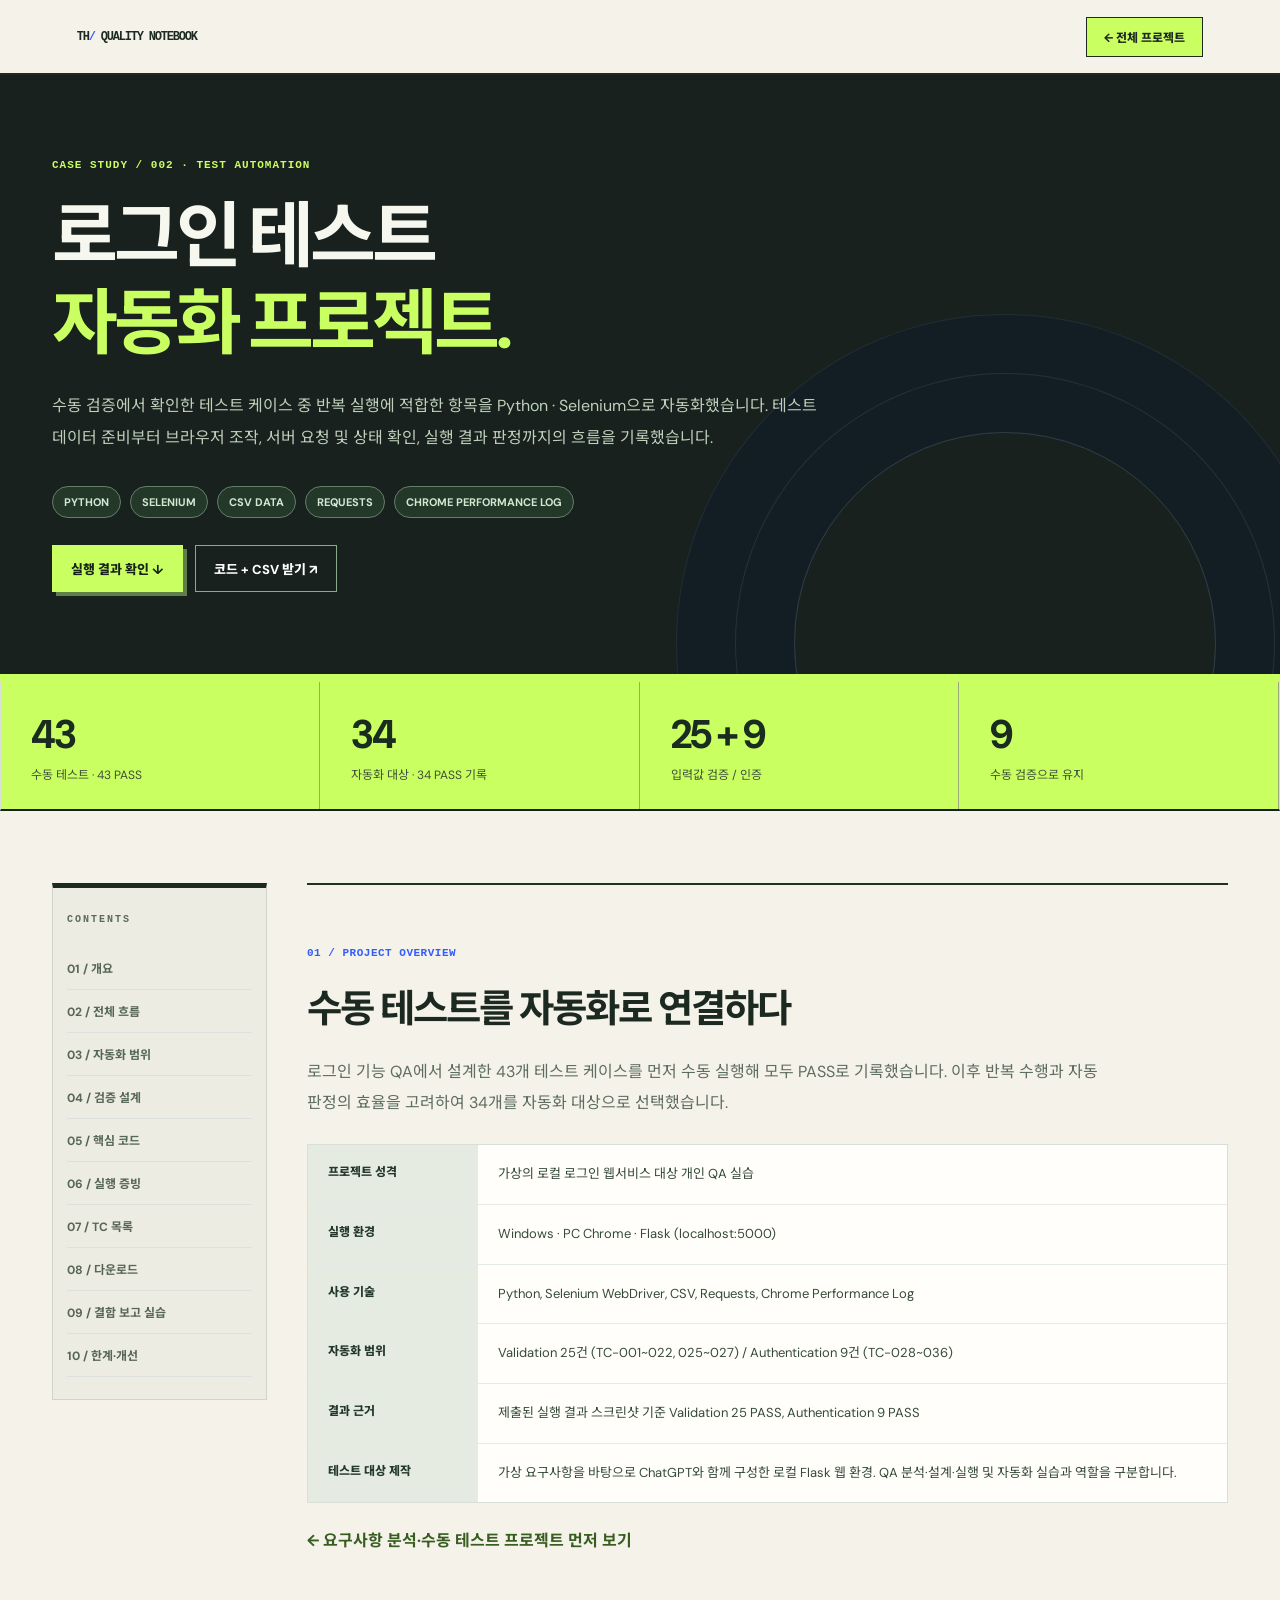
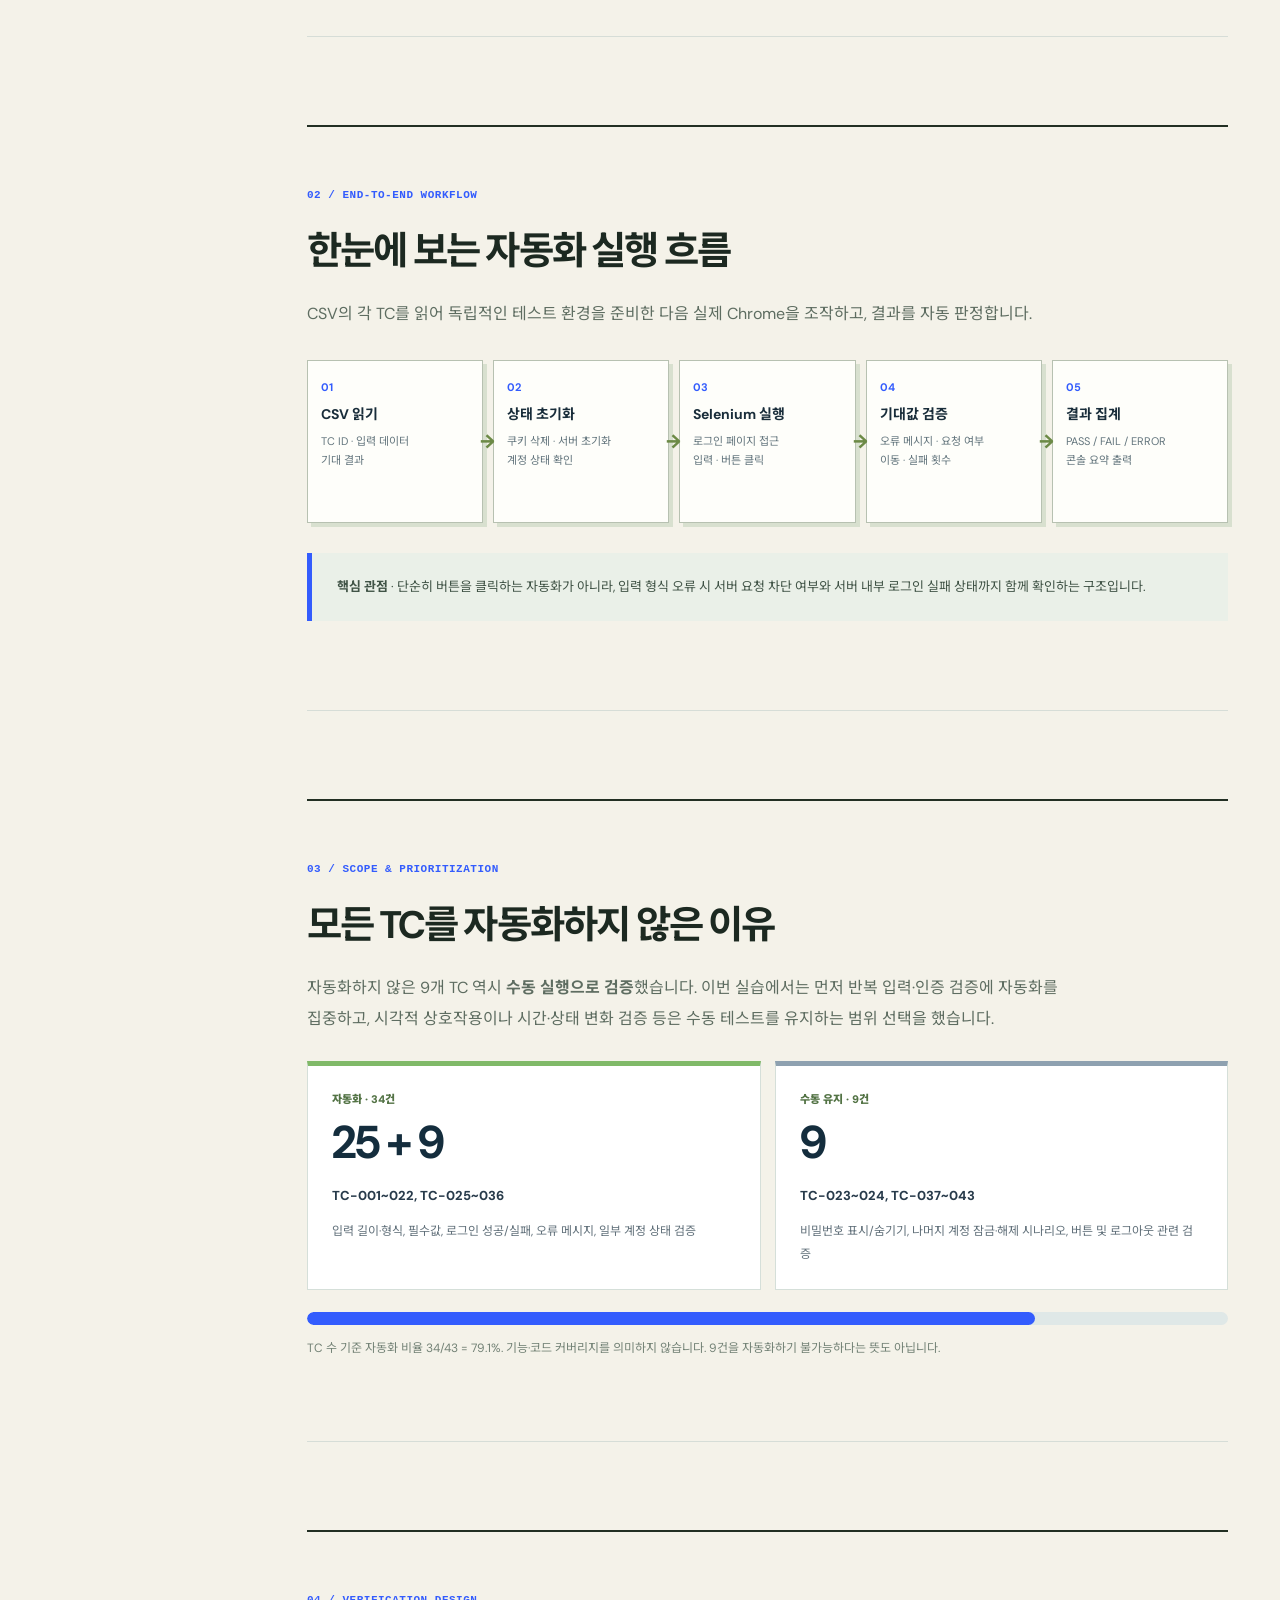
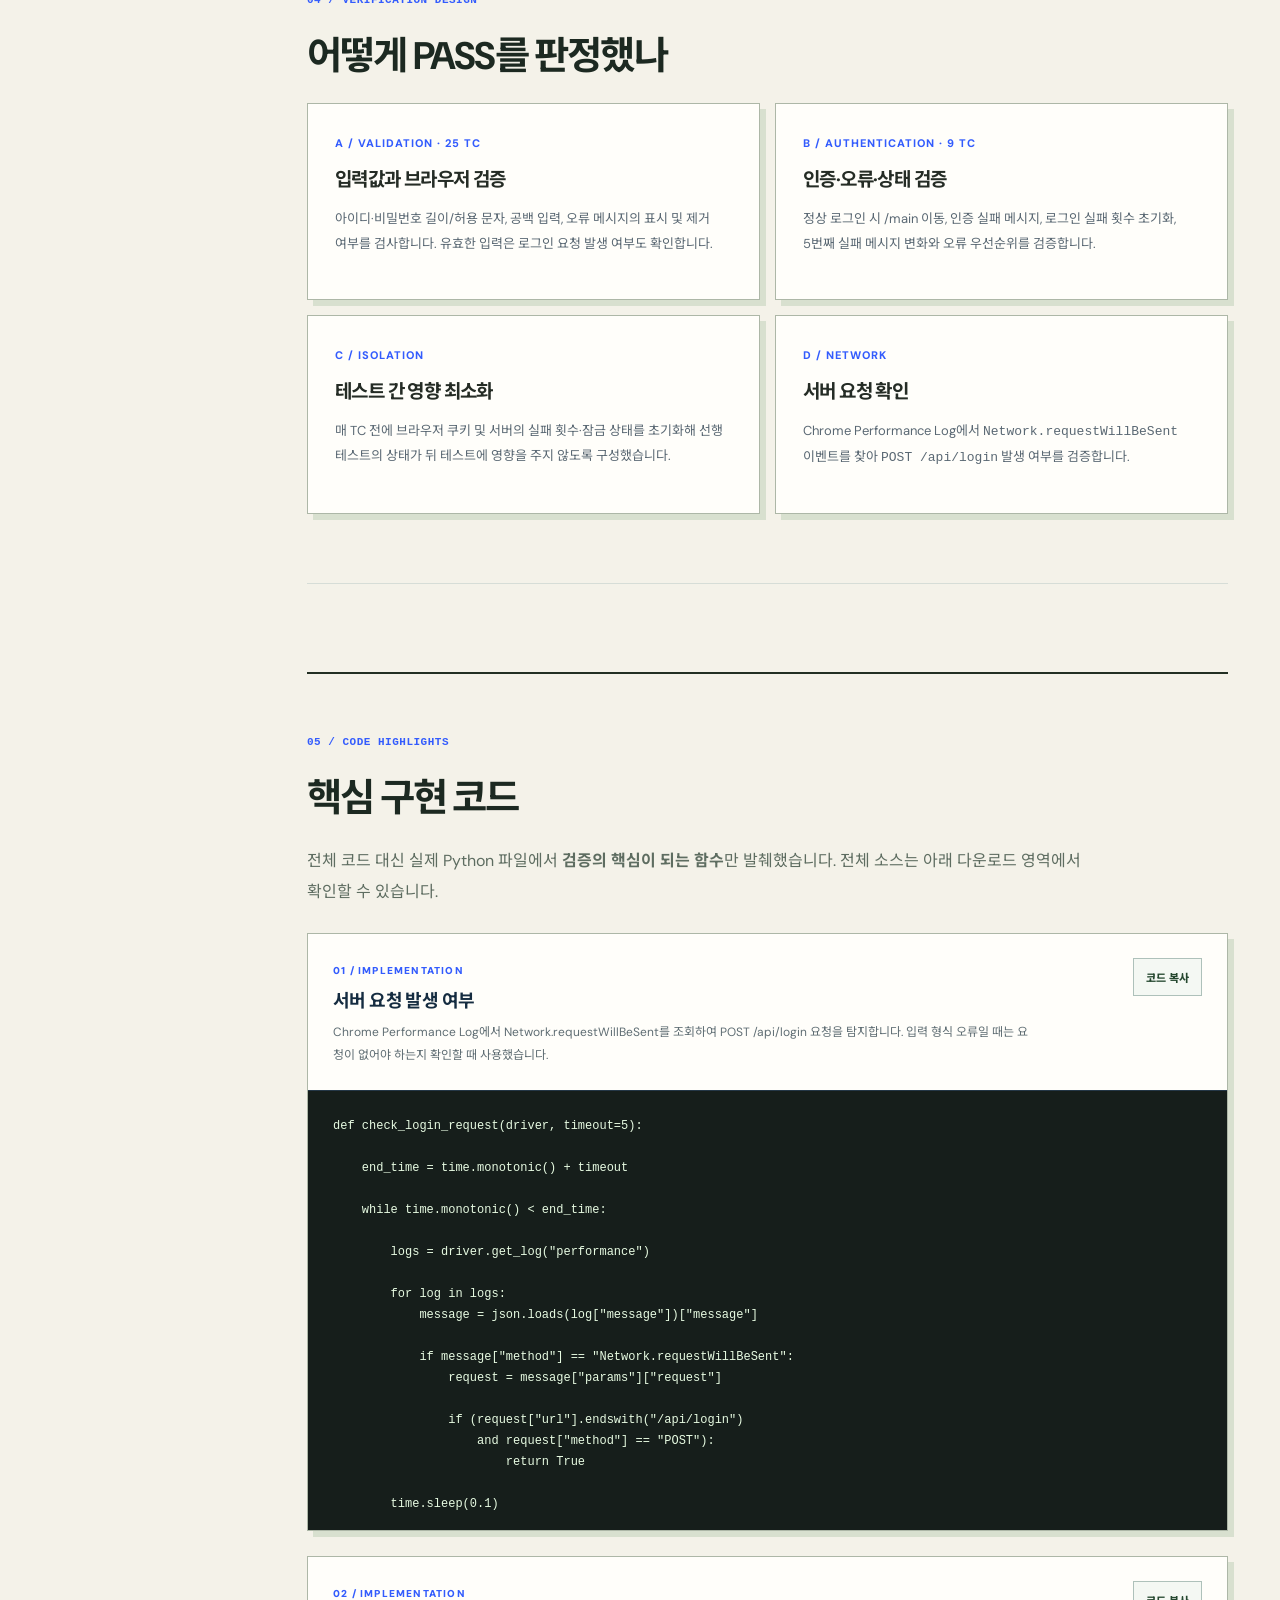
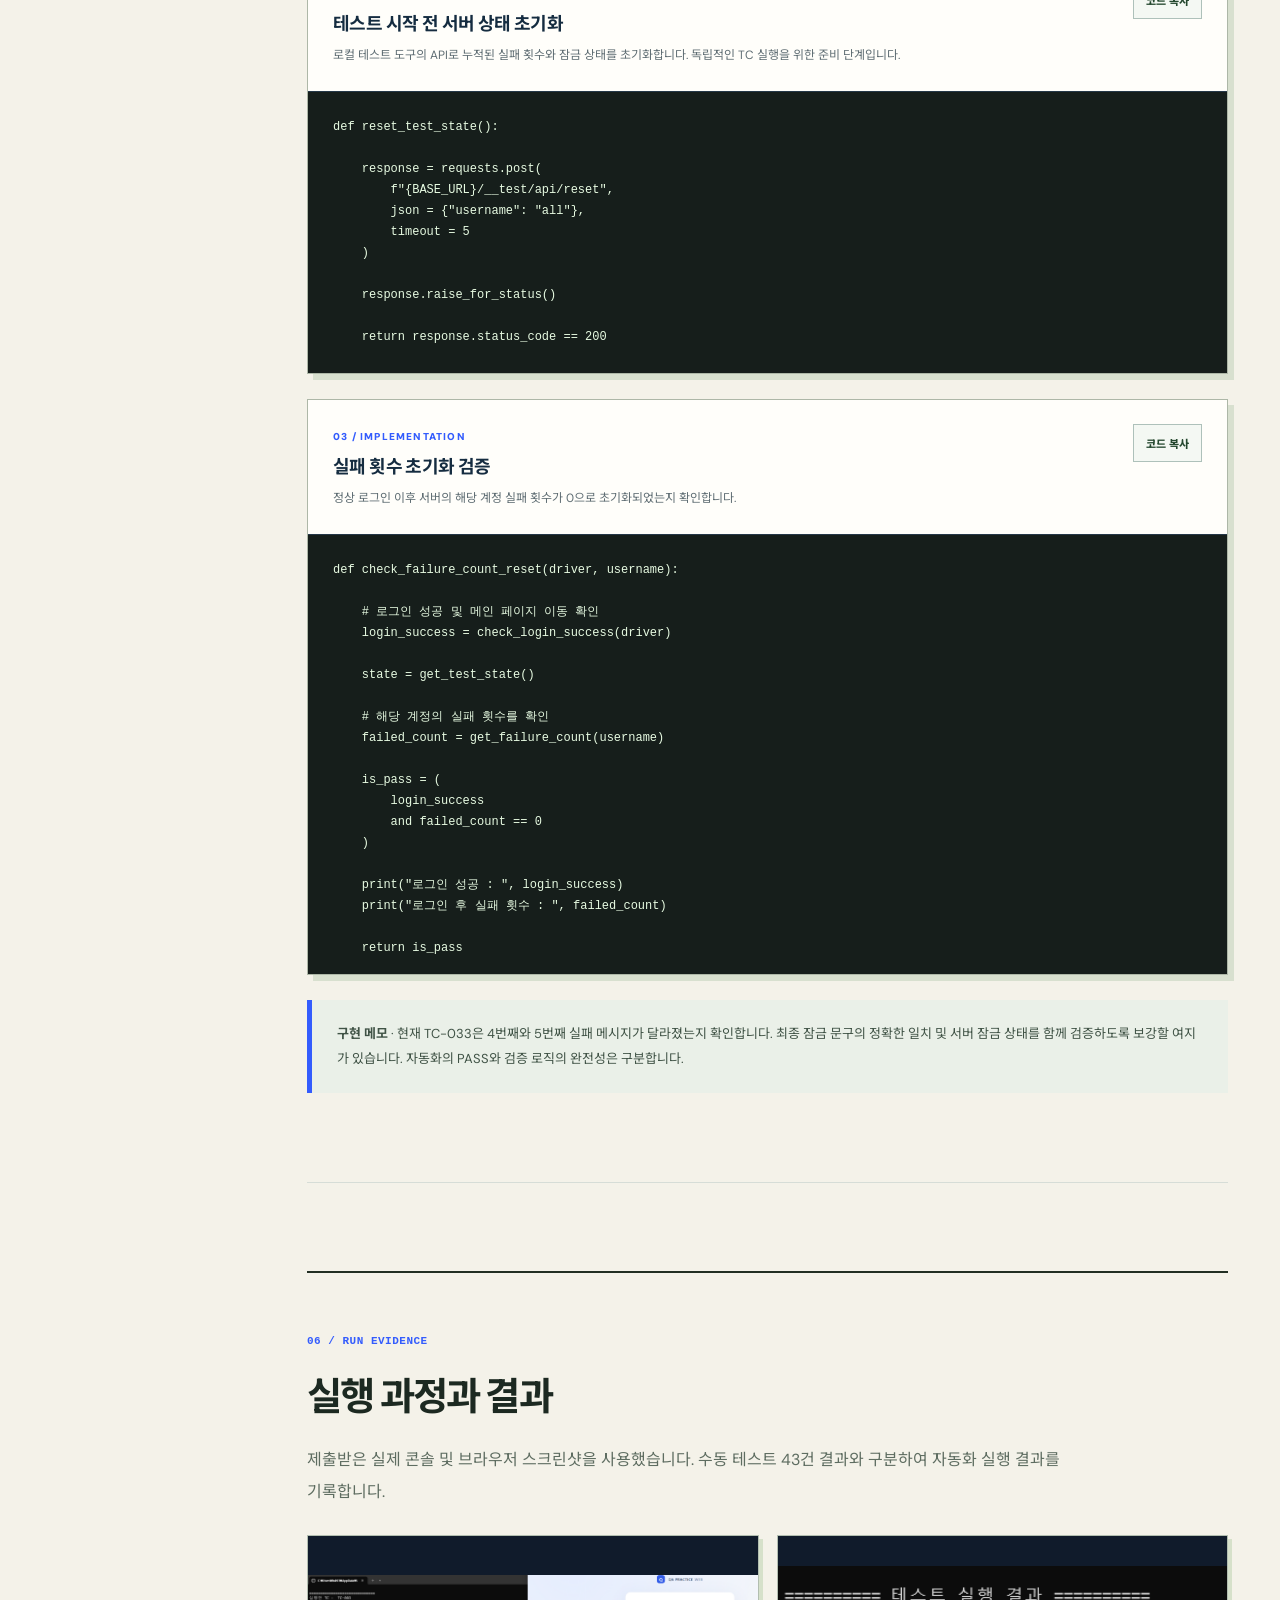
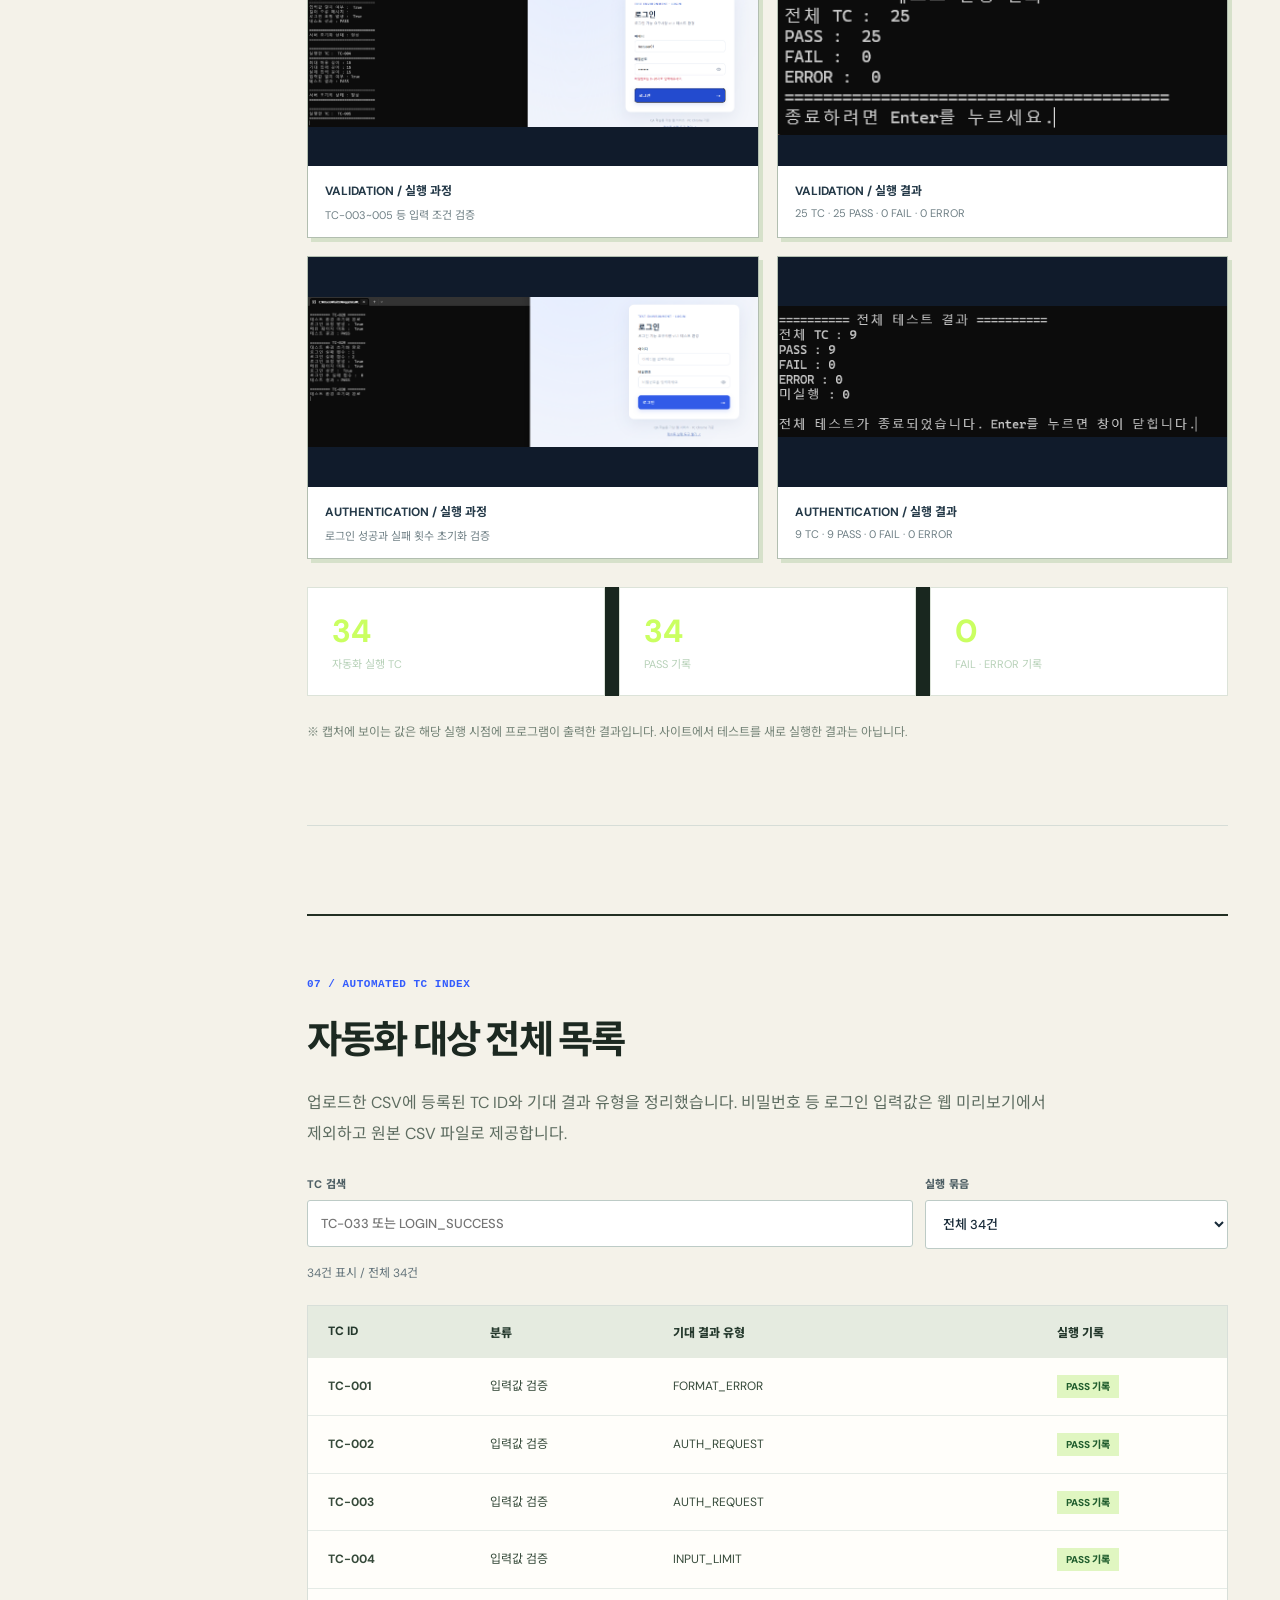
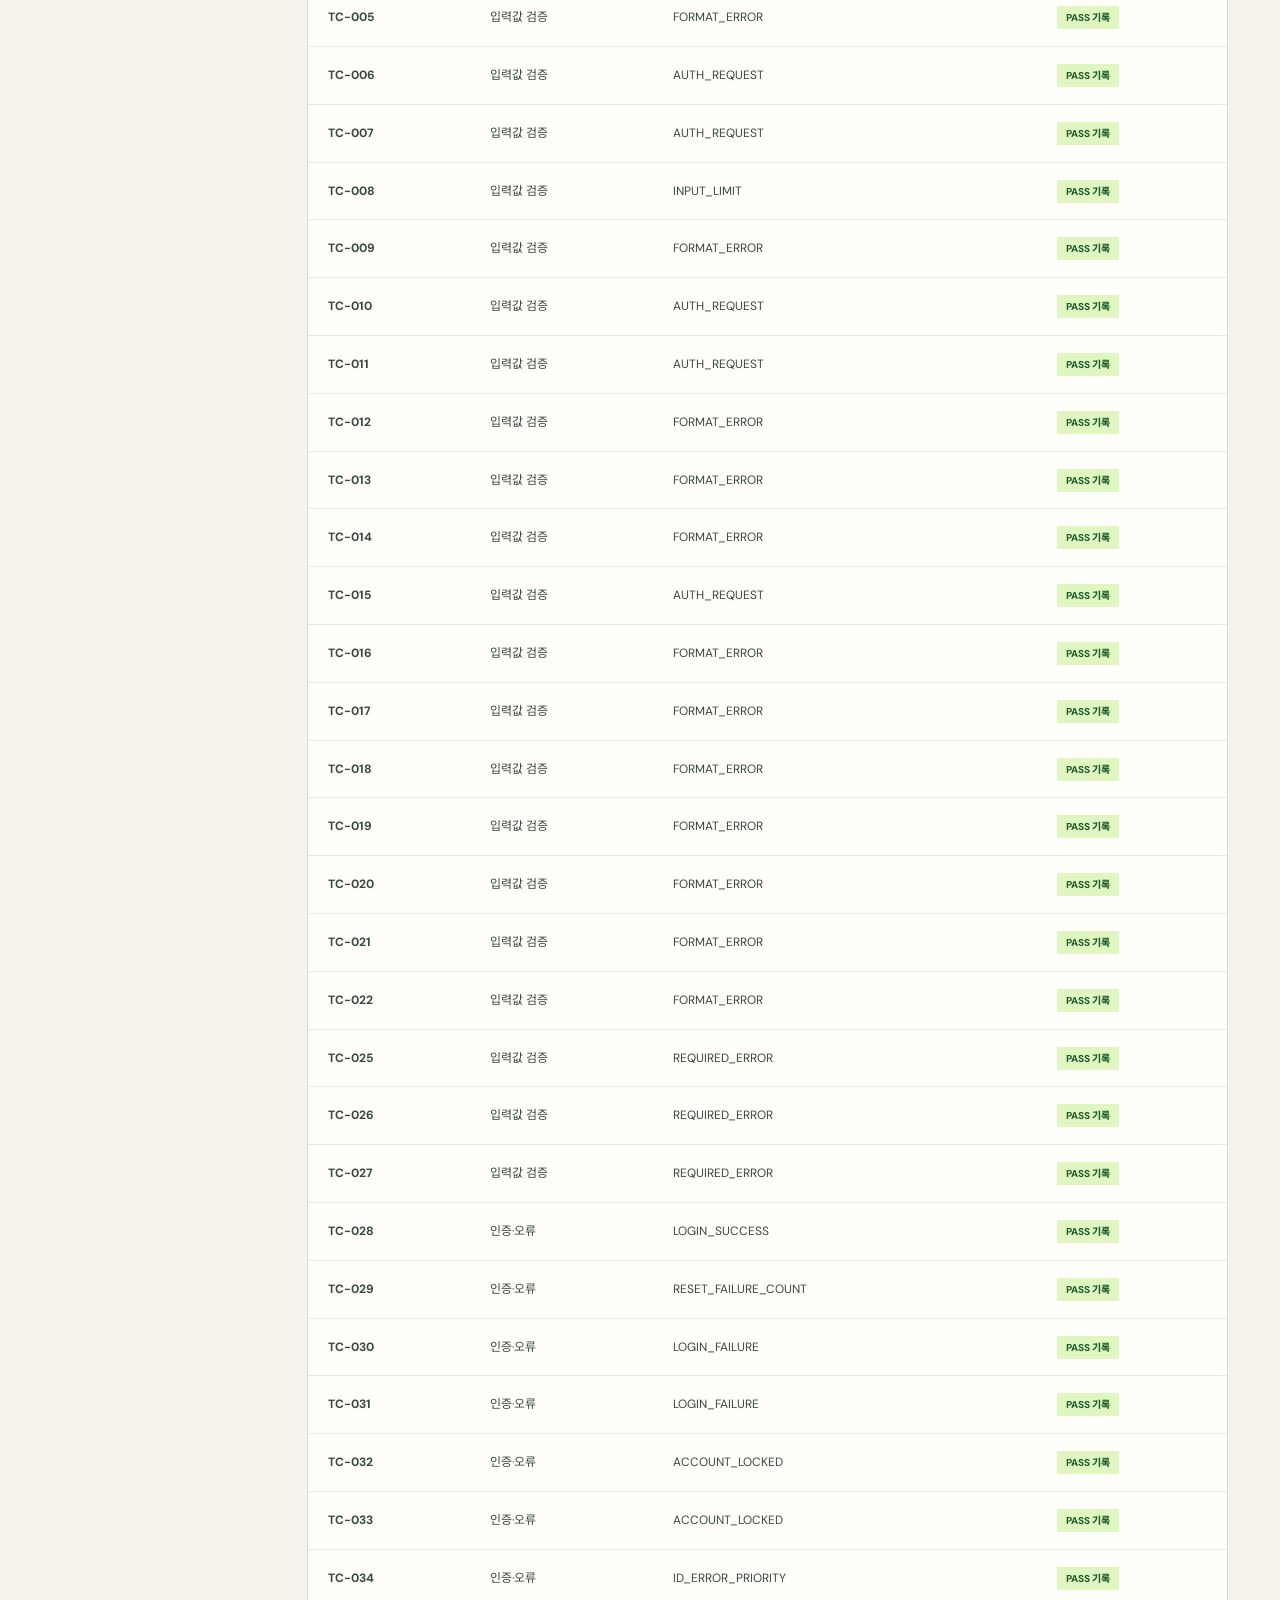
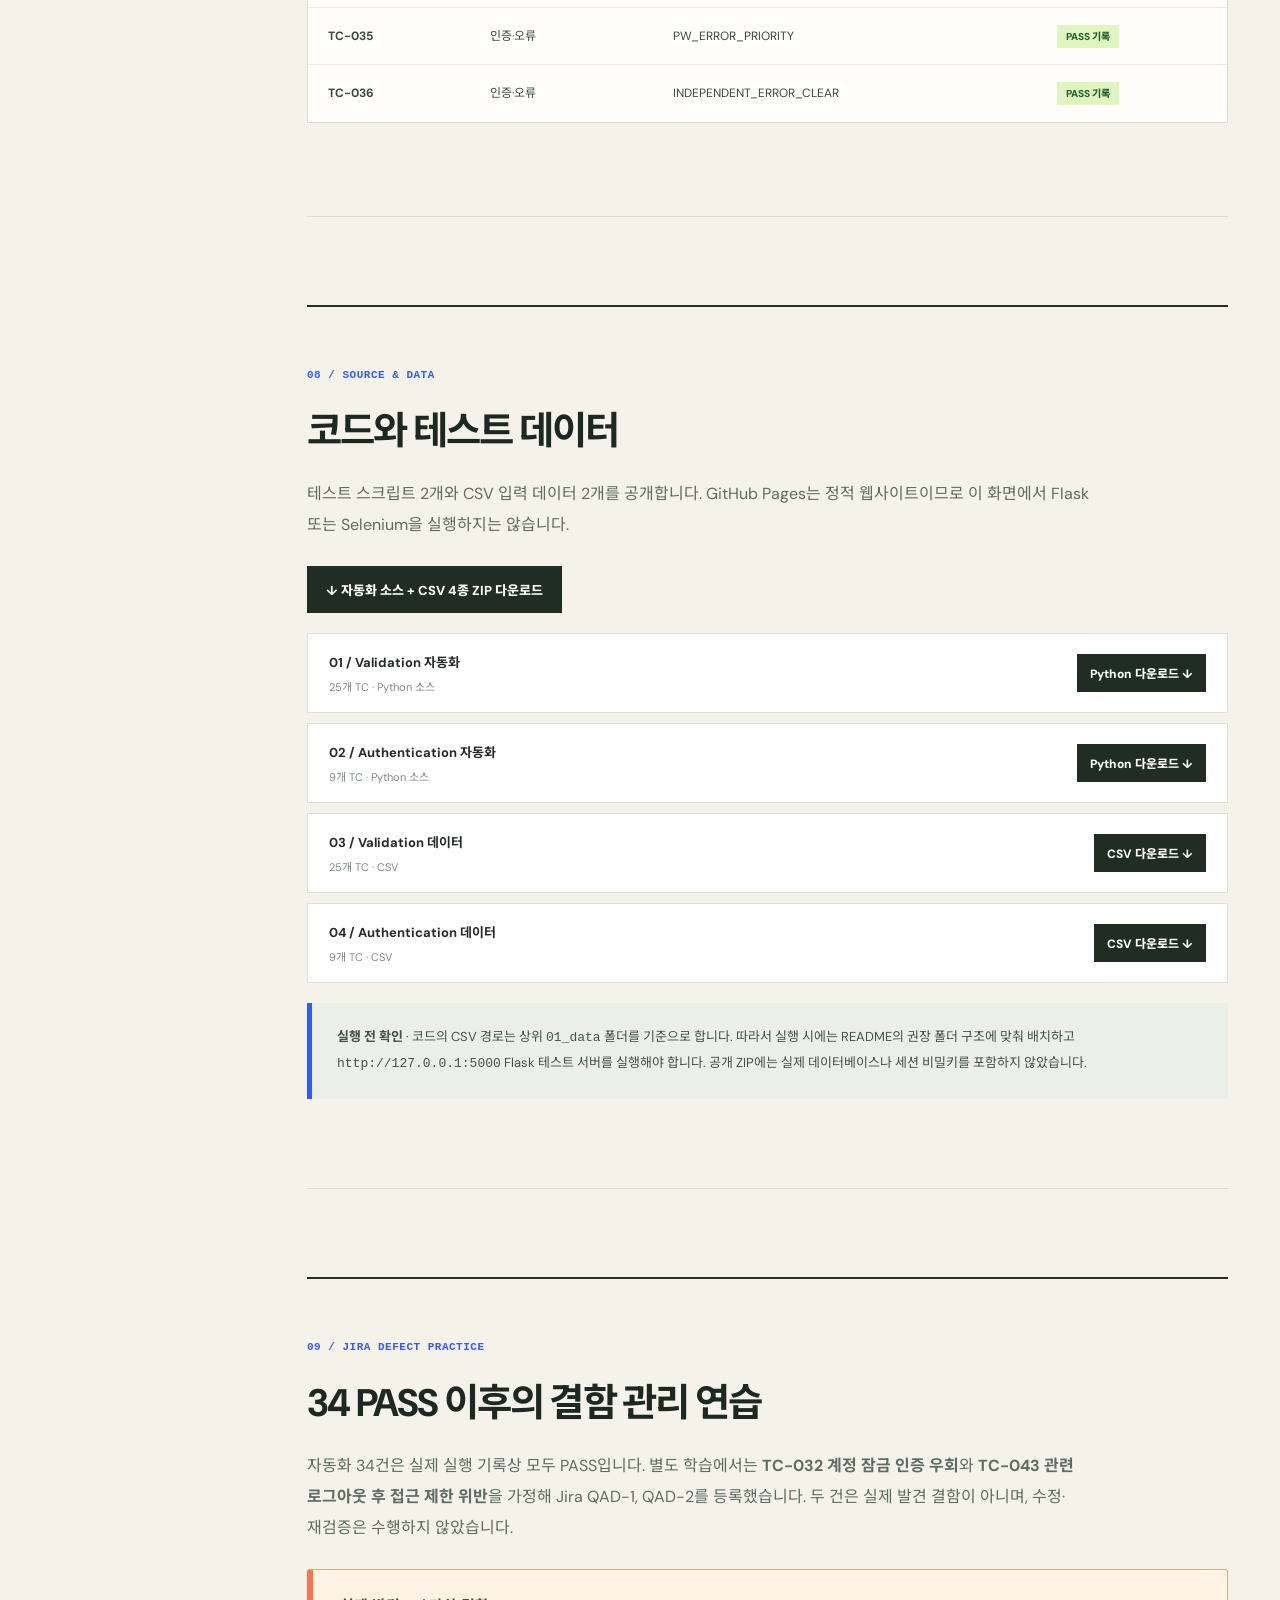
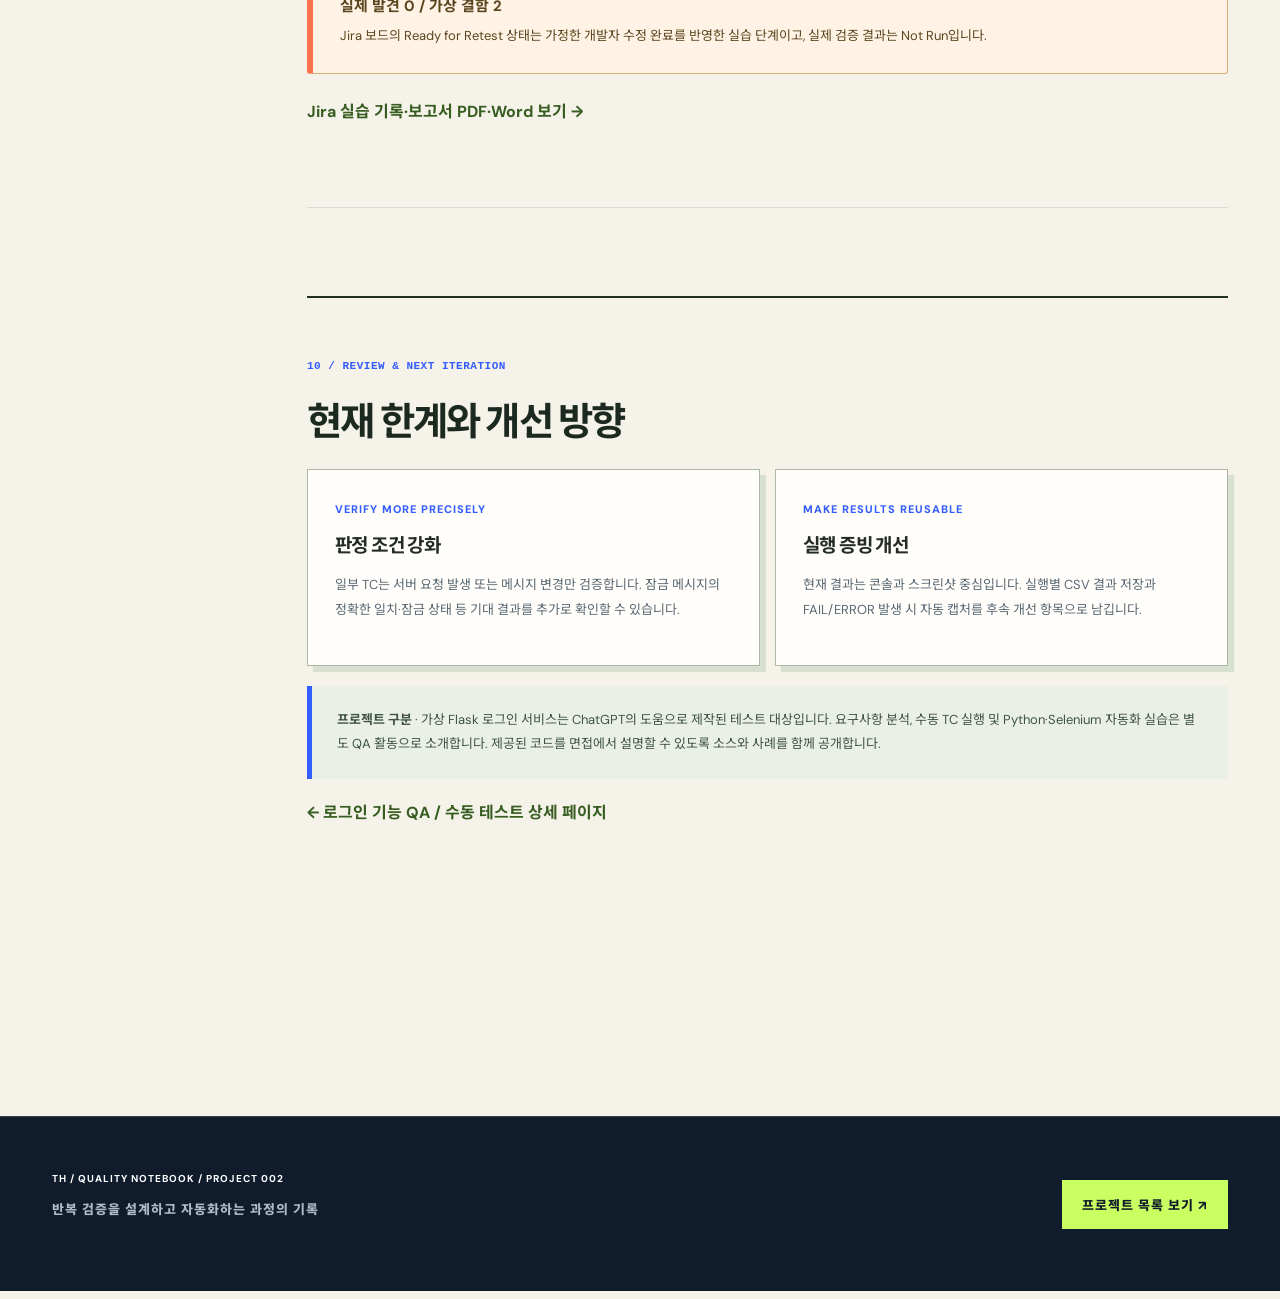
==== commit 24535fd1: "Add files via upload" ====
--- a/projects/login-automation/index.html
+++ b/projects/login-automation/index.html
@@ -1,11 +1,11 @@
 <!doctype html>
-<html lang="ko"><head><meta charset="UTF-8"><meta name="viewport" content="width=device-width, initial-scale=1"><meta name="theme-color" content="#101b2b"><meta name="description" content="Python Selenium 로그인 기능 테스트 자동화 프로젝트 — 34개 TC의 실행 기록과 구현 사례"><title>로그인 테스트 자동화 | TH QA LAB</title><link rel="stylesheet" href="../../styles.css"></head>
+<html lang="ko"><head><meta charset="UTF-8"><meta name="viewport" content="width=device-width, initial-scale=1"><meta name="theme-color" content="#f4f2e9"><meta name="description" content="Python Selenium 로그인 기능 테스트 자동화 프로젝트 — 34개 TC의 실행 기록과 구현 사례"><title>로그인 테스트 자동화 | TH / QUALITY NOTEBOOK</title><link rel="stylesheet" href="../../styles.css"></head>
 <body class="case-page auto-page">
-<header class="case-header"><a class="case-brand" href="../../index.html">TH<span>.</span> QA LAB</a><a class="case-back" href="../../index.html#projects">← 전체 프로젝트</a></header>
+<header class="case-header"><a class="case-brand" href="../../index.html">TH<span>/</span> QUALITY NOTEBOOK</a><a class="case-back" href="../../index.html#projects">← 전체 프로젝트</a></header>
 <main>
 <section class="case-hero auto-hero"><div class="container"><div class="case-eyebrow">CASE STUDY / 002 · TEST AUTOMATION</div><h1>로그인 테스트<br><em>자동화 프로젝트</em><span class="accent">.</span></h1><p>수동 검증에서 확인한 테스트 케이스 중 반복 실행에 적합한 항목을 Python · Selenium으로 자동화했습니다. 테스트 데이터 준비부터 브라우저 조작, 서버 요청 및 상태 확인, 실행 결과 판정까지의 흐름을 기록했습니다.</p><div class="case-chips"><span>PYTHON</span><span>SELENIUM</span><span>CSV DATA</span><span>REQUESTS</span><span>CHROME PERFORMANCE LOG</span></div><div class="case-hero-actions"><a class="case-download-primary" href="#evidence">실행 결과 확인 ↓</a><a class="case-download-secondary" href="sources/login_automation_source_and_data.zip" download>코드 + CSV 받기 ↗</a></div></div></section>
 <div class="case-metrics auto-metrics"><div class="case-metric"><strong>43</strong><span>수동 테스트 · 43 PASS</span></div><div class="case-metric"><strong>34</strong><span>자동화 대상 · 34 PASS 기록</span></div><div class="case-metric"><strong>25 + 9</strong><span>입력값 검증 / 인증</span></div><div class="case-metric"><strong>9</strong><span>수동 검증으로 유지</span></div></div>
-<div class="container case-layout"><aside class="case-side" aria-label="페이지 목차"><h2>CONTENTS</h2><a href="#auto-overview">01 / 개요</a><a href="#workflow">02 / 전체 흐름</a><a href="#scope">03 / 자동화 범위</a><a href="#architecture">04 / 검증 설계</a><a href="#code">05 / 핵심 코드</a><a href="#evidence">06 / 실행 증빙</a><a href="#case-index">07 / TC 목록</a><a href="#downloads">08 / 다운로드</a><a href="#limitations">09 / 한계·개선</a></aside><div class="case-content">
+<div class="container case-layout"><aside class="case-side" aria-label="페이지 목차"><h2>CONTENTS</h2><a href="#auto-overview">01 / 개요</a><a href="#workflow">02 / 전체 흐름</a><a href="#scope">03 / 자동화 범위</a><a href="#architecture">04 / 검증 설계</a><a href="#code">05 / 핵심 코드</a><a href="#evidence">06 / 실행 증빙</a><a href="#case-index">07 / TC 목록</a><a href="#downloads">08 / 다운로드</a><a href="#defect-link">09 / 결함 보고 실습</a><a href="#limitations">10 / 한계·개선</a></aside><div class="case-content">
 <section class="case-section" id="auto-overview"><span class="case-label">01 / PROJECT OVERVIEW</span><h2>수동 테스트를 자동화로 연결하다</h2><p class="case-lead">로그인 기능 QA에서 설계한 43개 테스트 케이스를 먼저 수동 실행해 모두 PASS로 기록했습니다. 이후 반복 수행과 자동 판정의 효율을 고려하여 34개를 자동화 대상으로 선택했습니다.</p><div class="case-table-wrap"><table class="case-table"><tbody><tr><th scope="row">프로젝트 성격</th><td>가상의 로컬 로그인 웹서비스 대상 개인 QA 실습</td></tr><tr><th scope="row">실행 환경</th><td>Windows · PC Chrome · Flask (localhost:5000)</td></tr><tr><th scope="row">사용 기술</th><td>Python, Selenium WebDriver, CSV, Requests, Chrome Performance Log</td></tr><tr><th scope="row">자동화 범위</th><td>Validation 25건 (TC-001~022, 025~027) / Authentication 9건 (TC-028~036)</td></tr><tr><th scope="row">결과 근거</th><td>제출된 실행 결과 스크린샷 기준 Validation 25 PASS, Authentication 9 PASS</td></tr><tr><th scope="row">테스트 대상 제작</th><td>가상 요구사항을 바탕으로 ChatGPT와 함께 구성한 로컬 Flask 웹 환경. QA 분석·설계·실행 및 자동화 실습과 역할을 구분합니다.</td></tr></tbody></table></div><p class="case-overview-download"><a href="../login-qa/index.html">← 요구사항 분석·수동 테스트 프로젝트 먼저 보기</a></p></section>
 <section class="case-section" id="workflow"><span class="case-label">02 / END-TO-END WORKFLOW</span><h2>한눈에 보는 자동화 실행 흐름</h2><p class="case-lead">CSV의 각 TC를 읽어 독립적인 테스트 환경을 준비한 다음 실제 Chrome을 조작하고, 결과를 자동 판정합니다.</p><div class="auto-flow" aria-label="자동화 실행 흐름"><div><b>01</b><strong>CSV 읽기</strong><span>TC ID · 입력 데이터<br>기대 결과</span></div><div><b>02</b><strong>상태 초기화</strong><span>쿠키 삭제 · 서버 초기화<br>계정 상태 확인</span></div><div><b>03</b><strong>Selenium 실행</strong><span>로그인 페이지 접근<br>입력 · 버튼 클릭</span></div><div><b>04</b><strong>기대값 검증</strong><span>오류 메시지 · 요청 여부<br>이동 · 실패 횟수</span></div><div><b>05</b><strong>결과 집계</strong><span>PASS / FAIL / ERROR<br>콘솔 요약 출력</span></div></div><div class="case-callout"><strong>핵심 관점</strong> · 단순히 버튼을 클릭하는 자동화가 아니라, 입력 형식 오류 시 서버 요청 차단 여부와 서버 내부 로그인 실패 상태까지 함께 확인하는 구조입니다.</div></section>
 <section class="case-section" id="scope"><span class="case-label">03 / SCOPE & PRIORITIZATION</span><h2>모든 TC를 자동화하지 않은 이유</h2><p class="case-lead">자동화하지 않은 9개 TC 역시 <strong>수동 실행으로 검증</strong>했습니다. 이번 실습에서는 먼저 반복 입력·인증 검증에 자동화를 집중하고, 시각적 상호작용이나 시간·상태 변화 검증 등은 수동 테스트를 유지하는 범위 선택을 했습니다.</p><div class="auto-split"><div class="auto-split-card on"><span>자동화 · 34건</span><strong>25 + 9</strong><p>TC-001~022, TC-025~036</p><small>입력 길이·형식, 필수값, 로그인 성공/실패, 오류 메시지, 일부 계정 상태 검증</small></div><div class="auto-split-card off"><span>수동 유지 · 9건</span><strong>9</strong><p>TC-023~024, TC-037~043</p><small>비밀번호 표시/숨기기, 나머지 계정 잠금·해제 시나리오, 버튼 및 로그아웃 관련 검증</small></div></div><div class="auto-progress" role="img" aria-label="43개 중 34개 자동화, 9개 수동 유지"><div style="width:79.0697674%"></div></div><p class="case-small">TC 수 기준 자동화 비율 34/43 = 79.1%. 기능·코드 커버리지를 의미하지 않습니다. 9건을 자동화하기 불가능하다는 뜻도 아닙니다.</p></section>
@@ -97,6 +97,7 @@
 <tr data-group="authentication" data-q="tc-035 pw_error_priority"><td><strong>TC-035</strong></td><td>인증·오류</td><td>PW_ERROR_PRIORITY</td><td><span class="auto-badge pass">PASS 기록</span></td></tr>
 <tr data-group="authentication" data-q="tc-036 independent_error_clear"><td><strong>TC-036</strong></td><td>인증·오류</td><td>INDEPENDENT_ERROR_CLEAR</td><td><span class="auto-badge pass">PASS 기록</span></td></tr></tbody></table></div></section>
 <section class="case-section" id="downloads"><span class="case-label">08 / SOURCE & DATA</span><h2>코드와 테스트 데이터</h2><p class="case-lead">테스트 스크립트 2개와 CSV 입력 데이터 2개를 공개합니다. GitHub Pages는 정적 웹사이트이므로 이 화면에서 Flask 또는 Selenium을 실행하지는 않습니다.</p><p class="case-docs-bundle"><a href="sources/login_automation_source_and_data.zip" download>↓ 자동화 소스 + CSV 4종 ZIP 다운로드</a></p><div class="case-docs"><div class="case-doc"><div class="case-doc-info"><strong>01 / Validation 자동화</strong><span>25개 TC · Python 소스</span></div><div class="case-doc-actions"><a href="sources/01_Test_login_validation.py" download>Python 다운로드 ↓</a></div></div><div class="case-doc"><div class="case-doc-info"><strong>02 / Authentication 자동화</strong><span>9개 TC · Python 소스</span></div><div class="case-doc-actions"><a href="sources/02_Test_authentication.py" download>Python 다운로드 ↓</a></div></div><div class="case-doc"><div class="case-doc-info"><strong>03 / Validation 데이터</strong><span>25개 TC · CSV</span></div><div class="case-doc-actions"><a href="sources/login_validation.csv" download>CSV 다운로드 ↓</a></div></div><div class="case-doc"><div class="case-doc-info"><strong>04 / Authentication 데이터</strong><span>9개 TC · CSV</span></div><div class="case-doc-actions"><a href="sources/login_authentication.csv" download>CSV 다운로드 ↓</a></div></div></div><div class="case-callout"><strong>실행 전 확인</strong> · 코드의 CSV 경로는 상위 <code>01_data</code> 폴더를 기준으로 합니다. 따라서 실행 시에는 README의 권장 폴더 구조에 맞춰 배치하고 <code>http://127.0.0.1:5000</code> Flask 테스트 서버를 실행해야 합니다. 공개 ZIP에는 실제 데이터베이스나 세션 비밀키를 포함하지 않았습니다.</div></section>
-<section class="case-section" id="limitations"><span class="case-label">09 / REVIEW & NEXT ITERATION</span><h2>현재 한계와 개선 방향</h2><div class="case-cards"><article class="case-card"><span class="case-card-id">VERIFY MORE PRECISELY</span><h3>판정 조건 강화</h3><p>일부 TC는 서버 요청 발생 또는 메시지 변경만 검증합니다. 잠금 메시지의 정확한 일치·잠금 상태 등 기대 결과를 추가로 확인할 수 있습니다.</p></article><article class="case-card"><span class="case-card-id">MAKE RESULTS REUSABLE</span><h3>실행 증빙 개선</h3><p>현재 결과는 콘솔과 스크린샷 중심입니다. 실행별 CSV 결과 저장과 FAIL/ERROR 발생 시 자동 캡처를 후속 개선 항목으로 남깁니다.</p></article></div><div class="case-callout"><strong>프로젝트 구분</strong> · 가상 Flask 로그인 서비스는 ChatGPT의 도움으로 제작된 테스트 대상입니다. 요구사항 분석, 수동 TC 실행 및 Python·Selenium 자동화 실습은 별도 QA 활동으로 소개합니다. 제공된 코드를 면접에서 설명할 수 있도록 소스와 사례를 함께 공개합니다.</div><p class="case-overview-download"><a href="../login-qa/index.html">← 로그인 기능 QA / 수동 테스트 상세 페이지</a></p></section>
-</div></div></main><footer class="case-bottom"><div class="container"><div><strong>TH QA LAB / PROJECT 002</strong><p>반복 검증을 설계하고 자동화하는 과정의 기록</p></div><a href="../../index.html#projects">프로젝트 목록 보기 ↗</a></div></footer>
+<section class="case-section" id="defect-link"><span class="case-label">09 / JIRA DEFECT PRACTICE</span><h2>34 PASS 이후의 결함 관리 연습</h2><p class="case-lead">자동화 34건은 실제 실행 기록상 모두 PASS입니다. 별도 학습에서는 <strong>TC-032 계정 잠금 인증 우회</strong>와 <strong>TC-043 관련 로그아웃 후 접근 제한 위반</strong>을 가정해 Jira QAD-1, QAD-2를 등록했습니다. 두 건은 실제 발견 결함이 아니며, 수정·재검증은 수행하지 않았습니다.</p><div class="sim-notice"><strong>실제 발견 0 / 가상 결함 2</strong><p>Jira 보드의 Ready for Retest 상태는 가정한 개발자 수정 완료를 반영한 실습 단계이고, 실제 검증 결과는 Not Run입니다.</p></div><p class="case-overview-download"><a href="../login-qa/index.html#defect-simulation">Jira 실습 기록·보고서 PDF·Word 보기 →</a></p></section>
+<section class="case-section" id="limitations"><span class="case-label">10 / REVIEW & NEXT ITERATION</span><h2>현재 한계와 개선 방향</h2><div class="case-cards"><article class="case-card"><span class="case-card-id">VERIFY MORE PRECISELY</span><h3>판정 조건 강화</h3><p>일부 TC는 서버 요청 발생 또는 메시지 변경만 검증합니다. 잠금 메시지의 정확한 일치·잠금 상태 등 기대 결과를 추가로 확인할 수 있습니다.</p></article><article class="case-card"><span class="case-card-id">MAKE RESULTS REUSABLE</span><h3>실행 증빙 개선</h3><p>현재 결과는 콘솔과 스크린샷 중심입니다. 실행별 CSV 결과 저장과 FAIL/ERROR 발생 시 자동 캡처를 후속 개선 항목으로 남깁니다.</p></article></div><div class="case-callout"><strong>프로젝트 구분</strong> · 가상 Flask 로그인 서비스는 ChatGPT의 도움으로 제작된 테스트 대상입니다. 요구사항 분석, 수동 TC 실행 및 Python·Selenium 자동화 실습은 별도 QA 활동으로 소개합니다. 제공된 코드를 면접에서 설명할 수 있도록 소스와 사례를 함께 공개합니다.</div><p class="case-overview-download"><a href="../login-qa/index.html">← 로그인 기능 QA / 수동 테스트 상세 페이지</a></p></section>
+</div></div></main><footer class="case-bottom"><div class="container"><div><strong>TH / QUALITY NOTEBOOK / PROJECT 002</strong><p>반복 검증을 설계하고 자동화하는 과정의 기록</p></div><a href="../../index.html#projects">프로젝트 목록 보기 ↗</a></div></footer>
 <script src="automation.js"></script></body></html>
--- a/styles.css
+++ b/styles.css
@@ -114,3 +114,75 @@
 @media(max-width:1000px){.auto-flow{grid-template-columns:repeat(3,1fr)}.auto-flow>div:after{display:none}}
 @media(max-width:650px){.auto-flow{grid-template-columns:1fr 1fr}.auto-flow>div{min-height:125px}.auto-split,.auto-evidence-grid,.auto-toolbar{grid-template-columns:1fr}.auto-code-head{flex-direction:column;gap:12px}.auto-code-card pre{font-size:11px;padding:15px}.auto-evidence-grid figure a{height:180px}}
 @media(max-width:400px){.auto-flow{grid-template-columns:1fr}}
+
+
+/* v5: transparent, explicitly simulated defect reporting */
+.sim-notice{margin:24px 0;padding:24px 27px;background:#fff9ee;border:1px solid #e7c78f;border-left:5px solid #c7892d;border-radius:3px;color:#5b451e}
+.sim-notice strong{display:block;font-size:15px;margin-bottom:8px}.sim-notice p{margin:0;font-size:13px;line-height:1.9}
+.sim-flow{display:grid;grid-template-columns:repeat(5,minmax(0,1fr));gap:10px;margin:24px 0 26px}.sim-flow>div{min-width:0;border:1px solid #d9e3d7;background:white;padding:18px 12px;display:flex;flex-direction:column;gap:7px}.sim-flow span{font-weight:900;color:#7ea638;font-size:12px}.sim-flow b{font-size:13px;color:#1c2c3b}.sim-flow small{font-size:11px;color:#667680;line-height:1.65}
+.sim-counters{display:grid;grid-template-columns:repeat(3,1fr);gap:12px;margin:22px 0 28px}.sim-counters div{background:#152338;padding:18px;color:white}.sim-counters strong{display:block;font-size:25px;color:#c9ed85}.sim-counters span{font-size:11px;color:#c0cbd3}
+.sim-report{background:#fff;border:1px solid #dbe4db;box-shadow:0 12px 32px rgba(22,34,50,.05);padding:28px;margin:20px 0}.sim-report-head{display:flex;align-items:flex-start;justify-content:space-between;gap:15px}.sim-kicker{font-size:11px;font-weight:900;letter-spacing:1px;color:#789d3d}.sim-report-head h3{font-size:21px;margin:10px 0;line-height:1.45;color:#142236}.sim-report-head p{font-size:12px;color:#627281;margin:0 0 15px}.sim-pill{border:1px solid #d8ac64;background:#fff7e8;color:#80581e;font-size:10px;letter-spacing:.8px;font-weight:900;padding:8px 10px;white-space:nowrap}
+.sim-meta{display:grid;grid-template-columns:repeat(4,minmax(0,1fr));gap:1px;background:#dde5dd;border:1px solid #dde5dd;margin:13px 0 20px}.sim-meta span{background:#f6f9f6;padding:12px;color:#2c3c4a;font-size:11px;line-height:1.6}.sim-meta b{display:block;color:#75838c;font-size:10px;margin-bottom:5px}
+.sim-two{display:grid;grid-template-columns:1fr 1fr;gap:12px}.sim-box{padding:19px;border-radius:2px;min-width:0}.sim-box span{font-size:10px;font-weight:900;letter-spacing:.6px}.sim-box p{font-size:12px;line-height:1.85;margin:10px 0 0;word-break:keep-all}.sim-box.expected{background:#eaf3e1;color:#345322}.sim-box.assumed{background:#fff0ec;color:#79382d}.sim-details{margin-top:18px;border-top:1px solid #e4eae3;border-bottom:1px solid #e4eae3}.sim-details summary{cursor:pointer;padding:17px 0;color:#263a4d;font-weight:800;font-size:12px;list-style:none;display:flex;justify-content:space-between;gap:10px}.sim-details summary::-webkit-details-marker{display:none}.sim-details-body{padding:3px 0 20px;color:#536474;font-size:12px;line-height:1.9}.sim-details-body h4{font-size:13px;color:#25374b;margin:16px 0 5px}.sim-details-body p{margin:0}.sim-details-body ol{padding-left:23px;margin:7px 0}.sim-inline-note{padding:12px;background:#f5f6f4;margin-top:13px;font-size:11px}.sim-download{display:inline-block;margin-top:17px;font-size:12px;font-weight:800;color:#3c6423;text-decoration:none;border-bottom:1px solid #90b964;padding-bottom:5px}
+@media(max-width:950px){.sim-flow{grid-template-columns:repeat(3,minmax(0,1fr))}.sim-meta{grid-template-columns:repeat(2,minmax(0,1fr))}}@media(max-width:620px){.sim-flow{grid-template-columns:repeat(2,minmax(0,1fr))}.sim-two{grid-template-columns:1fr}.sim-report{padding:18px}.sim-report-head{flex-direction:column}.sim-counters{grid-template-columns:1fr 1fr}.sim-counters div:last-child{grid-column:span 2}}
+@media print{.sim-report{break-inside:avoid}.sim-details-body{display:block}.sim-download{display:none}}
+/* TH Quality Notebook · custom visual system · v6. No external UI kit. */
+:root{--navy:#171c1c;--navy2:#252d2b;--ink:#202722;--muted:#68706b;--lime:#caff61;--paper:#f4f2e9;--line:#d4d6cc;--acid:#caff61;--cobalt:#335cfd;--orange:#ff744d}
+html{scroll-padding-top:92px}body{background:var(--paper);color:var(--ink)}::selection{background:var(--acid);color:#111}a,button{ -webkit-tap-highlight-color:transparent }a:focus-visible,button:focus-visible,input:focus-visible,select:focus-visible,summary:focus-visible{outline:3px solid #335cfd;outline-offset:3px}button,a{transition:color .22s,background-color .22s,border-color .22s,box-shadow .22s,transform .22s}
+.redesign-home .site-header{height:82px;padding:0 max(32px,calc((100% - 1320px)/2));position:sticky;top:0;z-index:60;background:rgba(244,242,233,.95);backdrop-filter:blur(16px);color:#171c1c;border-bottom:2px solid #171c1c}.redesign-home .brand{gap:12px}.redesign-home .brand-mark{font-family:Consolas,monospace;font-size:26px;letter-spacing:-2px;padding:7px 9px;background:#161d1d;color:var(--acid)}.redesign-home .brand-dot{color:#fff}.redesign-home .brand-caption{border:0;padding:0;color:#202722;letter-spacing:1.4px;font-size:11px}.redesign-home .nav{gap:0;font-size:13px;letter-spacing:0}.redesign-home .nav a{padding:16px 21px;border-left:1px solid #cfd3c9}.redesign-home .nav a:hover{background:var(--acid);color:#121717}.redesign-home .nav-contact{background:#1c2422;color:white;border:0!important}.redesign-home .nav-contact:hover{background:var(--cobalt)!important;color:white!important}.redesign-home .menu-toggle{color:var(--ink)}
+.new-container,.new-hero-inner{width:min(1320px,calc(100% - 64px));margin:0 auto}.new-hero{background:var(--paper);position:relative;overflow:hidden}.new-hero:before{content:"";position:absolute;inset:0;background-image:linear-gradient(to right,rgba(30,44,30,.045) 1px,transparent 1px);background-size:75px 100%;pointer-events:none}.new-hero-inner{position:relative}.new-hero-top,.hero-edge,.section-overline{display:flex;align-items:center;justify-content:space-between;font-family:Consolas,monospace;font-weight:700;font-size:11px;letter-spacing:.7px}.new-hero-top{border-bottom:1px solid #b4b9ae;padding:27px 0;color:#55615c}.live-indicator{display:flex;align-items:center;gap:11px}.live-indicator i{display:block;width:9px;height:9px;background:#3cab79;border-radius:100%;box-shadow:0 0 0 5px #c5ead2}.new-hero-body{display:grid;grid-template-columns:1.06fr .94fr;gap:6vw;align-items:center;padding:92px 0 104px}.overline{font-family:Consolas,monospace;font-size:12px;color:#42564b;letter-spacing:1.2px;font-weight:bold;text-transform:uppercase}.new-hero-copy h1{font-size:clamp(56px,6.2vw,105px);line-height:1.15;letter-spacing:-7px;margin:23px 0 27px;font-weight:900;word-break:keep-all}.new-hero-copy h1>span{background:var(--acid);padding:0 15px 4px 7px;display:inline-block;transform:skew(-4deg);border-bottom:5px solid #1b251f}.new-hero-copy .terminal-dot{color:#335cfd;background:transparent;border:0;padding:0;transform:none}.new-hero-sub{font-size:16px;color:#5a655b;line-height:2;max-width:550px;word-break:keep-all}.new-hero-sub b{color:#202722}.new-hero-buttons{display:flex;gap:13px;flex-wrap:wrap;margin-top:39px}.glow-button,.outline-button{display:inline-flex;align-items:center;justify-content:space-between;gap:42px;padding:17px 21px;font-size:13px;font-weight:900;border:2px solid #202722}.glow-button{background:var(--acid);box-shadow:5px 5px 0 #202722}.glow-button:hover{transform:translate(-3px,-3px);box-shadow:8px 8px 0 var(--cobalt);background:#ddff9b}.outline-button{background:transparent}.outline-button:hover{background:#202722;color:#fff;box-shadow:4px 4px 0 var(--orange);transform:translate(-2px,-2px)}
+.new-hero-dashboard{background:#18211e;box-shadow:15px 15px 0 #ced7c0;color:#f3f9ef;border:2px solid #111e18;transform:rotate(1deg);transition:transform .4s,box-shadow .4s}.new-hero-dashboard:hover{transform:rotate(0deg) translateY(-6px);box-shadow:17px 20px 0 #b7d589}.dash-top{display:flex;justify-content:space-between;gap:10px;padding:16px 21px;border-bottom:1px solid #43534a;font:700 11px Consolas,monospace;color:#d6e7d4}.dash-led{color:#caff61}.dash-grid{display:grid;grid-template-columns:1fr 1fr;gap:1px;background:#475c4e}.dash-grid>div{background:#1e2a23;padding:30px 25px;display:flex;flex-direction:column;min-height:168px}.dash-grid>div:nth-child(2){background:#26352b}.dash-grid>div:nth-child(3){background:#29372d}.dash-grid>div>span{font:700 11px Consolas,monospace;color:#adbea8}.dash-grid strong{font:900 clamp(40px,4vw,68px) 'DM Sans',sans-serif;line-height:1.1;letter-spacing:-3px;color:var(--acid);margin-top:13px}.dash-grid strong span{font-size:23px;letter-spacing:-1px;color:#81977d}.dash-grid small{font-size:11px;color:#c2cec0;margin-top:8px}.dash-terminal{font:700 12px/2 Consolas,monospace;padding:23px 25px;color:#d8e5d2;min-height:120px}.prompt{color:#88b57c}.ok-text{color:#caff61}.warn-text{color:#ffb382}.cursor{color:#caff61;animation:blink 1.2s steps(1) infinite}@keyframes blink{50%{opacity:0}}.hero-edge{border-top:2px solid #17211c;padding:24px 0;color:#56615a}.hero-edge span:nth-child(2){font-size:22px;color:#2536c4}
+.new-projects{background:#ecece3;padding:95px 0 135px;border-top:1px solid #c9cdc1}.section-overline{border-bottom:1px solid #c3c9bc;padding-bottom:22px;color:#58685e}.new-section-title{display:flex;align-items:flex-end;justify-content:space-between;gap:30px;margin:49px 0 42px}.new-section-title h2{font-size:clamp(43px,5vw,78px);line-height:1.2;margin:0;letter-spacing:-5px}.new-section-title h2 span{font:700 42px Consolas,monospace;color:var(--cobalt);vertical-align:top;margin-left:8px}.new-section-title p{max-width:400px;font-size:14px;color:#687469;line-height:1.85;margin:0 0 8px}.redesign-home .filters{margin:32px 0 25px;gap:8px}.redesign-home .filter{border:1px solid #aeb8ac;border-radius:100px;font-size:13px;letter-spacing:0;color:#4d5b50;padding:10px 20px}.redesign-home .filter:hover,.redesign-home .filter.active{background:#202822;color:var(--acid);border-color:#202822;transform:translateY(-2px)}.redesign-home .project-grid{grid-template-columns:repeat(2,minmax(0,1fr));gap:22px}.redesign-home .project-card{background:var(--paper);border:2px solid #202722;min-height:495px;box-shadow:7px 7px 0 #bcc9b3;transition:transform .25s,box-shadow .25s}.redesign-home .project-card:hover{transform:translate(-4px,-6px);box-shadow:12px 13px 0 #87a8fc}.redesign-home .project-art{height:234px;justify-content:flex-start;padding:30px;border-radius:0;background:#c7df88!important;color:#1e2921!important;border-bottom:2px solid #202722}.redesign-home .project-card:nth-child(2) .project-art{background:#aac4fa!important}.redesign-home .project-card:nth-child(3) .project-art{background:#f9c5a7!important}.redesign-home .project-art:before{display:none}.redesign-home .project-art:after{content:"[ 001 ]";font:700 13px Consolas,monospace;position:absolute;top:44%;right:24px;transform:rotate(-90deg);opacity:.5}.redesign-home .art-label{font-family:Consolas,monospace;position:relative;text-align:left;font-size:clamp(32px,4vw,55px);letter-spacing:-3px;line-height:1.14;z-index:1;margin-top:20px}.redesign-home .art-code{font:700 10px Consolas,monospace;letter-spacing:.6px;top:23px;left:30px}.redesign-home .art-index{font:700 12px Consolas,monospace;right:25px;bottom:22px}.redesign-home .card-body{padding:27px 30px}.redesign-home .card-meta{letter-spacing:.4px;color:#526355}.redesign-home .badge{background:#e3edcb;color:#326433;border-radius:100px;padding:5px 10px}.redesign-home .card-body h3{font-size:25px;margin-top:17px}.redesign-home .card-body p{font-size:13px;color:#667268;line-height:1.85}.redesign-home .card-bottom{align-items:flex-end}.redesign-home .tags span{font-size:10px}.redesign-home .card-link{padding:10px 13px;border:1px solid #202722;background:#202722;color:white;font-size:11px}.redesign-home .card-link:hover{background:var(--acid);color:#202722;transform:translateY(-3px);box-shadow:3px 3px 0 #202722}.redesign-home .project-note{color:#6a766e;margin-top:27px}
+.new-method{background:#18211e;color:#f6f8eb;padding:100px 0 125px}.new-method .section-overline{color:#9ead9b;border-color:#526457}.method-head{display:grid;grid-template-columns:1.1fr .9fr;gap:65px;align-items:end;margin:62px 0}.method-head h2{font-size:clamp(42px,5vw,75px);line-height:1.3;letter-spacing:-4px;margin:0}.method-head p{font-size:15px;color:#b6c4b8;line-height:2;max-width:410px;justify-self:end}.method-list{border-top:1px solid #5a6b5c}.method-list article{display:grid;grid-template-columns:75px 1fr 1.4fr 155px;gap:20px;align-items:center;border-bottom:1px solid #5a6b5c;padding:32px 14px;transition:background .2s,padding .2s}.method-list article:hover{background:#2b3c31;padding-left:25px}.method-list article>span{font:700 18px Consolas,monospace;color:var(--acid)}.method-list h3{font-size:22px;letter-spacing:-1px;margin:0}.method-list p{color:#afc0b1;font-size:13px;line-height:1.8;margin:0}.method-list b{font:700 11px Consolas,monospace;letter-spacing:.4px;color:#caff61;text-align:right}
+.new-about{background:#caff61;color:#18211d;padding:112px 0}.about-layout{display:grid;grid-template-columns:1fr 1fr;gap:70px}.new-about .overline{color:#31492c}.new-about h2{font-size:clamp(40px,4.8vw,73px);letter-spacing:-4px;line-height:1.25;margin:20px 0}.new-about h2 em{font-style:normal;box-shadow:inset 0 -13px 0 #fff}.about-right{padding-top:45px}.about-right p{font-size:15px;line-height:2;color:#31492f;margin:0 0 18px}.about-right p:first-child{font-weight:900;color:#1c2a1e;font-size:20px}.skill-cloud{display:flex;gap:8px;flex-wrap:wrap;margin:29px 0}.skill-cloud span{font:700 11px Consolas,monospace;border:1px solid #33432a;padding:9px 11px}.about-gh{display:inline-block;margin-top:10px;padding:15px 20px;background:#1c261f;color:#fff;font-weight:800;font-size:13px}.about-gh:hover{background:var(--cobalt);transform:translateY(-4px);box-shadow:4px 4px 0 #fff}.new-footer{padding:30px max(32px,calc((100% - 1320px)/2));display:flex;gap:20px;justify-content:space-between;background:#17211b;color:#d4e4d0;border:0;font:700 11px Consolas,monospace}.new-footer a:hover{color:var(--acid)}
+/* Case studies: new warm workbench visual language, retained functional content */
+body.case-page{background:#f4f2e9;color:#252c25}.case-page .case-header{background:#f4f2e9;color:#1e2a21;border-bottom:2px solid #1e2a21;position:sticky;top:0;z-index:50;min-height:75px}.case-page .case-header a{color:#1e2a21}.case-page .case-header .case-brand{font-family:Consolas,monospace;font-weight:900;letter-spacing:-1.2px}.case-page .case-header .case-brand span{color:#335cfd}.case-page .case-header .case-back{font-weight:800;background:#caff61;border:1px solid #1e2a21;padding:10px 17px}.case-page .case-header .case-back:hover{background:#335cfd;color:white;transform:translateX(-3px)}.case-page .case-hero{background:#18211d!important;color:#f6f8ef;position:relative;overflow:hidden;border-bottom:8px solid #caff61}.case-page .case-hero:after{content:'// QUALITY NOTEBOOK';position:absolute;right:5%;bottom:11%;transform:rotate(-90deg);transform-origin:right bottom;font:700 11px Consolas,monospace;letter-spacing:2px;color:#647c67}.case-page .case-eyebrow{color:#caff61;letter-spacing:1px;font-family:Consolas,monospace}.case-page .case-hero h1{letter-spacing:-4px;line-height:1.22}.case-page .case-hero h1 em{color:#caff61;font-style:normal}.case-page .case-hero p{color:#bed0bc;max-width:800px}.case-page .accent{color:#caff61}.case-page .case-chips span{border:1px solid #637e69;color:#d4e7d0;background:#24382a;border-radius:100px;padding:8px 11px}.case-page .case-download-primary{background:#caff61;color:#17231a!important;border:1px solid #caff61;border-radius:0;box-shadow:4px 4px 0 #5e7f47}.case-page .case-download-secondary{border:1px solid #8aab8b;color:#fff!important;border-radius:0}.case-page .case-hero-actions a:hover{transform:translateY(-4px);filter:none;box-shadow:5px 6px 0 #335cfd}.case-page .case-metrics{background:#caff61!important;border-bottom:2px solid #17231a;gap:1px}.case-page .case-metric{border-right:1px solid #9aa97a!important;background:transparent!important}.case-page .case-metric strong{color:#1a2b20!important}.case-page .case-metric span{color:#3d503a!important}.case-page .case-layout{gap:40px}.case-page .case-side{background:#edece2;border:1px solid #d0d5c8;border-top:5px solid #1d2a20;padding:22px 14px;top:99px;border-radius:0}.case-page .case-side h2{color:#5b6b5a;font-family:Consolas,monospace}.case-page .case-side a{border-radius:0;color:#566657}.case-page .case-side a:hover,.case-page .case-side a.active{background:#caff61;color:#17211b;transform:translateX(4px)}.case-page .case-content{min-width:0}.case-page .case-section{border-top:2px solid #222f23;padding-top:55px;margin-bottom:88px}.case-page .case-label{color:#335cfd;font-family:Consolas,monospace;letter-spacing:.5px}.case-page .case-section h2{color:#1c2921;letter-spacing:-1.8px}.case-page .case-lead{color:#5e6d61;line-height:1.95}.case-page .case-card,.case-page .case-panel,.case-page .qa-details,.case-page .auto-code-card,.case-page .sim-report{border-radius:0;border:1px solid #adb7a7;background:#fffefa;box-shadow:6px 6px 0 #d8e0cf}.case-page .case-card{transition:transform .25s,box-shadow .25s}.case-page .case-card:hover{transform:translateY(-5px);box-shadow:7px 10px 0 #b5c6fc}.case-page .case-card-id,.case-page .auto-number{color:#335cfd}.case-page .case-callout{border-left:5px solid #335cfd;background:#eaf0e8;color:#405346}.case-page .case-table{border-collapse:collapse;background:#fffefa}.case-page .case-table th{background:#e5ebe0;color:#24382c}.case-page .case-table td{color:#364a3a}.case-page .case-result{background:#19271f!important;border:0}.case-page .case-result strong{color:#caff61!important}.case-page .case-result span{color:#b7d1b8!important}.case-page .case-flow>div,.case-page .auto-flow>div{background:#fefefa;border:1px solid #b7c1b1;box-shadow:4px 4px 0 #d8e0cf}.case-page .case-flow span,.case-page .auto-flow b{color:#335cfd}.case-page .qa-details summary:hover,.case-page .sim-details summary:hover{background:#eaf6cb}.case-page .qa-details[open]{border-color:#5970ce}.case-page .qa-badge,.case-page .auto-badge{background:#e0f6c1;color:#215e2e}.case-page .trace-pick{color:#244be3}.case-page .case-doc .case-doc-actions a,.case-page .case-docs-bundle a,.case-page .defect-actions a{background:#202d22;color:white;border:1px solid #202d22;border-radius:0;font-weight:800}.case-page .case-doc .case-doc-actions a:hover,.case-page .case-docs-bundle a:hover,.case-page .defect-actions a:hover{background:#caff61;color:#1d281f;box-shadow:4px 4px 0 #335cfd;transform:translateY(-3px)}.case-page .auto-code-card pre{background:#161e1b;color:#e7fbe2}.case-page .auto-copy:hover{background:#caff61;color:#18211d;transform:translateY(-2px)}.case-page .sim-notice{background:#fff3e5;border-color:#dcac77;border-left:6px solid #ff744d}.case-page .sim-flow>div{background:#fffefa;border-color:#bdc9b7;box-shadow:3px 3px 0 #d7dfce}.case-page .sim-flow span,.case-page .sim-kicker{color:#335cfd}.case-page .sim-report-head h3{font-size:clamp(19px,2.1vw,29px);color:#18251e;letter-spacing:-1px}.case-page .sim-pill{background:#ffebdc;border:1px solid #ff744d;color:#84351c;border-radius:0}.case-page .sim-meta{border:1px solid #d3dbcc;background:#d3dbcc}.case-page .sim-meta span{background:#f5f6ed}.case-page .sim-box.expected{background:#e6f7cd;color:#244c25}.case-page .sim-box.assumed{background:#ffeddf;color:#753623}.case-page .sim-details{border-color:#d6ddce}.case-page .auto-split-card{border-radius:0!important}.case-page .auto-progress>div{background:#335cfd}.case-page .auto-evidence-grid figure{border:1px solid #b2beb0;box-shadow:4px 4px 0 #d6e1ca}.case-page .case-small{color:#738276}
+.jira-proof{display:grid;grid-template-columns:1.2fr .8fr;gap:24px;background:#17281e;color:#f1f7e9;padding:20px;margin:29px 0 38px;align-items:center}.jira-proof>a{display:block;overflow:hidden;border:1px solid #586d5b}.jira-proof img{display:block;width:100%;height:245px;object-fit:contain;background:#fff}.jira-proof>a:hover img{transform:scale(1.03)}.jira-proof img{transition:transform .35s}.jira-proof h3{font-size:24px;color:#fff;margin:13px 0}.jira-proof p{font-size:12px;line-height:1.9;color:#b1c3b3}.jira-numbers{display:flex;gap:25px;margin-top:19px}.jira-numbers b{color:#caff61;font-size:26px}.jira-numbers small{display:block;font:700 9px Consolas,monospace;color:#b9cdb6}.jira-evidence{display:grid;grid-template-columns:1fr 1fr;gap:12px;margin-top:22px}.jira-evidence a{display:block;background:white;border:1px solid #a9b9a7;overflow:hidden;min-height:150px}.jira-evidence img{display:block;width:100%;height:185px;object-fit:contain;transition:transform .3s}.jira-evidence a:hover{box-shadow:4px 4px 0 #335cfd}.jira-evidence a:hover img{transform:scale(1.025)}.defect-actions{display:flex;gap:10px;flex-wrap:wrap;margin-top:21px}.defect-actions a{padding:13px 18px;font-size:12px;display:inline-flex}
+@media(max-width:1100px){.new-hero-body{grid-template-columns:1fr 1fr;gap:38px}.new-hero-copy h1{font-size:clamp(52px,6vw,80px)}.method-list article{grid-template-columns:55px 1fr 1.2fr}.method-list b{display:none}}@media(max-width:800px){.new-hero-body{grid-template-columns:1fr;padding:65px 0 80px}.new-hero-dashboard{max-width:620px;transform:none}.new-section-title,.method-head{display:block}.new-section-title p,.method-head p{margin-top:22px;justify-self:auto}.method-list article{grid-template-columns:50px 1fr;padding:24px 8px}.method-list p{grid-column:2}.about-layout{grid-template-columns:1fr;gap:15px}.about-right{padding-top:0}.jira-proof{grid-template-columns:1fr}.case-page .case-hero:after{display:none}}@media(max-width:700px){.redesign-home .site-header{height:70px;padding:0 22px}.redesign-home .menu-toggle{display:block;background:#18211c;color:#caff61;padding:8px 13px;border:0;font-size:23px}.redesign-home .nav{display:none;position:absolute;top:70px;left:0;right:0;background:#f4f2e9;border-bottom:2px solid #18211c;box-shadow:0 16px 20px #17231b18}.redesign-home .nav.open{display:flex;flex-direction:column;align-items:stretch;gap:0}.redesign-home .nav a{border-bottom:1px solid #c3cbbd;border-left:0;color:#17211c;padding:18px 24px}.redesign-home .nav a.nav-contact{color:white}.new-container,.new-hero-inner{width:calc(100% - 42px)}.new-hero-top>span:last-child{display:none}.new-hero-copy h1{font-size:clamp(49px,12vw,75px);letter-spacing:-4px}.new-hero-sub{font-size:14px}.new-hero-buttons{align-items:stretch}.glow-button,.outline-button{font-size:12px;gap:16px}.dash-grid>div{min-height:130px;padding:22px 15px}.dash-grid strong{font-size:47px}.new-projects,.new-method,.new-about{padding:75px 0 90px}.redesign-home .project-grid{grid-template-columns:1fr}.new-section-title h2{letter-spacing:-2px}.method-head h2{letter-spacing:-2px}.new-footer{padding:25px 21px;flex-wrap:wrap}.case-page .case-header{position:relative}.jira-evidence{grid-template-columns:1fr}.jira-evidence img{height:190px}}@media(prefers-reduced-motion:reduce){*,*:before,*:after{scroll-behavior:auto!important;animation:none!important;transition:none!important}}
+
+
+/* v7 · Case ledger: editorial timeline rather than a grid of rectangular cards */
+.redesign-home .new-projects{background:#edece4}
+.redesign-home .record-list-intro{display:grid;grid-template-columns:105px 1fr 178px;align-items:center;gap:28px;border-top:2px solid #202b22;border-bottom:1px solid #c7cbbc;padding:16px 12px 16px 0;color:#657267;font:700 11px/1.4 Consolas,monospace;letter-spacing:1px}
+.redesign-home .record-list-intro span:last-child{text-align:right}
+.redesign-home .project-grid.record-list{display:block!important;max-width:none;min-height:0;gap:0!important}
+.redesign-home .record-row{--record-accent:#315dfa;position:relative;display:grid;grid-template-columns:105px minmax(0,1fr) 165px 178px;gap:28px;align-items:center;padding:42px 12px 46px 0;border-bottom:1px solid #b7beb2;isolation:isolate;transition:padding .28s ease,background .28s ease}
+.redesign-home .record-row::before{content:"";position:absolute;inset:0;z-index:-1;background:#fffefa;transform:scaleY(0);transform-origin:top;transition:transform .32s cubic-bezier(.2,.8,.2,1)}
+.redesign-home .record-row:hover::before,.redesign-home .record-row:focus-within::before{transform:scaleY(1)}
+.redesign-home .record-row:hover,.redesign-home .record-row:focus-within{padding-left:16px;padding-right:16px}
+.redesign-home .record-manual{--record-accent:#2e6d47}
+.redesign-home .record-automation{--record-accent:#315dfa}
+.redesign-home .record-defect{--record-accent:#df6848}
+.redesign-home .record-learning{--record-accent:#9060aa}
+.redesign-home .record-index{height:100%;min-height:180px;display:flex;flex-direction:column;align-items:flex-start;justify-content:space-between}
+.redesign-home .record-sequence{font:900 clamp(35px,4vw,60px)/1 Consolas,monospace;letter-spacing:-4px;color:#27382c}
+.redesign-home .record-sequence small{font-size:12px;letter-spacing:-1px;color:#879188}
+.redesign-home .record-rail{width:1px;min-height:50px;height:55%;margin:0 0 0 10px;background:linear-gradient(#bac4b6,var(--record-accent));position:relative}
+.redesign-home .record-rail::after{content:"";position:absolute;width:9px;height:9px;background:var(--record-accent);bottom:0;left:-4px;border-radius:50%}
+.redesign-home .record-main{min-width:0}
+.redesign-home .record-type{display:flex;align-items:center;flex-wrap:wrap;gap:9px;font:800 11px/1.4 Consolas,monospace;letter-spacing:1px;color:var(--record-accent)}
+.redesign-home .record-type-dot{background:var(--record-accent);width:7px;height:7px;border-radius:50%}
+.redesign-home .record-status{font:700 11px/1.4 'Noto Sans KR',sans-serif;letter-spacing:0;border:1px solid #c9cdc2;padding:5px 9px;color:#4c5b50;margin-left:8px}
+.redesign-home .record-main h3{font-size:clamp(28px,3.2vw,47px);line-height:1.25;letter-spacing:-2.4px;margin:17px 0 15px;word-break:keep-all}
+.redesign-home .record-title-link{display:inline-flex;gap:14px;align-items:center}
+.redesign-home .record-title-link span{font-size:22px;color:var(--record-accent);transition:transform .25s}
+.redesign-home .record-title-link:hover span{transform:translate(5px,-5px)}
+.redesign-home .record-desc{font-size:13px;line-height:1.95;color:#657269;max-width:640px;word-break:keep-all;margin:0}
+.redesign-home .record-tags{display:flex;flex-wrap:wrap;gap:8px;margin-top:22px}
+.redesign-home .record-tags span{font:700 11px Consolas,'Noto Sans KR',sans-serif;color:#556558;border-bottom:1px solid #9faa9b;padding:0 0 6px}
+.redesign-home .record-aside{display:flex;justify-content:center}
+.redesign-home .record-symbol{width:130px;height:130px;position:relative;border:1px solid #a8b3a8;border-radius:50%;display:flex;align-items:center;justify-content:center;transform:rotate(-12deg);transition:transform .45s cubic-bezier(.2,.7,.3,1),background .25s,border-color .25s}
+.redesign-home .record-symbol::before{content:"";position:absolute;inset:13px;border:1px dashed #a7b2a6;border-radius:50%}
+.redesign-home .record-symbol span{font:800 52px/1 Consolas,monospace;letter-spacing:-4px;color:var(--record-accent)}
+.redesign-home .record-symbol i{font:700 10px Consolas,monospace;position:absolute;right:-12px;top:14px;background:#edece4;border:1px solid #a7b2a6;padding:7px 9px;border-radius:50%;font-style:normal;color:#405044}
+.redesign-home .record-row:hover .record-symbol{background:#e9efdf;border-color:var(--record-accent);transform:rotate(8deg) scale(1.07)}
+.redesign-home .record-tail{display:flex;justify-content:flex-end;align-self:end;padding-bottom:11px}
+.redesign-home .record-open{border-bottom:2px solid #1c291f;display:inline-flex;align-items:center;gap:32px;padding:13px 0;font-weight:900;font-size:13px;white-space:nowrap;transition:background .25s,padding .25s,color .25s}
+.redesign-home .record-open span{font-size:22px;color:var(--record-accent);transition:transform .25s}
+.redesign-home .record-open:hover,.redesign-home .record-open:focus-visible{background:#caff61;padding-left:14px;padding-right:14px}
+.redesign-home .record-open:hover span{transform:translate(4px,-4px)}
+.redesign-home .record-open-disabled{color:#8b968d;border-color:#c8cec4;cursor:default}
+.redesign-home .project-note{border:0;margin:28px 0 0;padding:0;font-size:12px;color:#5c6b5e}
+@media(max-width:1050px){.redesign-home .record-row{grid-template-columns:75px minmax(0,1fr) 125px;gap:23px}.redesign-home .record-list-intro{grid-template-columns:75px 1fr 125px;gap:23px}.redesign-home .record-aside{display:none}.redesign-home .record-main h3{font-size:clamp(27px,4.4vw,42px)}.redesign-home .record-index{min-height:160px}}
+@media(max-width:700px){.redesign-home .record-list-intro{grid-template-columns:50px 1fr;gap:14px}.redesign-home .record-list-intro span:last-child{display:none}.redesign-home .record-row{grid-template-columns:50px minmax(0,1fr);gap:14px;padding:32px 0}.redesign-home .record-row:hover,.redesign-home .record-row:focus-within{padding:32px 8px}.redesign-home .record-index{min-height:115px}.redesign-home .record-sequence{font-size:31px;letter-spacing:-2px}.redesign-home .record-sequence small{font-size:9px}.redesign-home .record-rail{min-height:36px}.redesign-home .record-main h3{font-size:29px;letter-spacing:-1.6px}.redesign-home .record-desc{font-size:12px}.redesign-home .record-tail{grid-column:2;justify-content:flex-start;padding:0}.redesign-home .record-tags{margin-top:16px}}
+@media(prefers-reduced-motion:reduce){.redesign-home .record-row::before{transition:none}}
